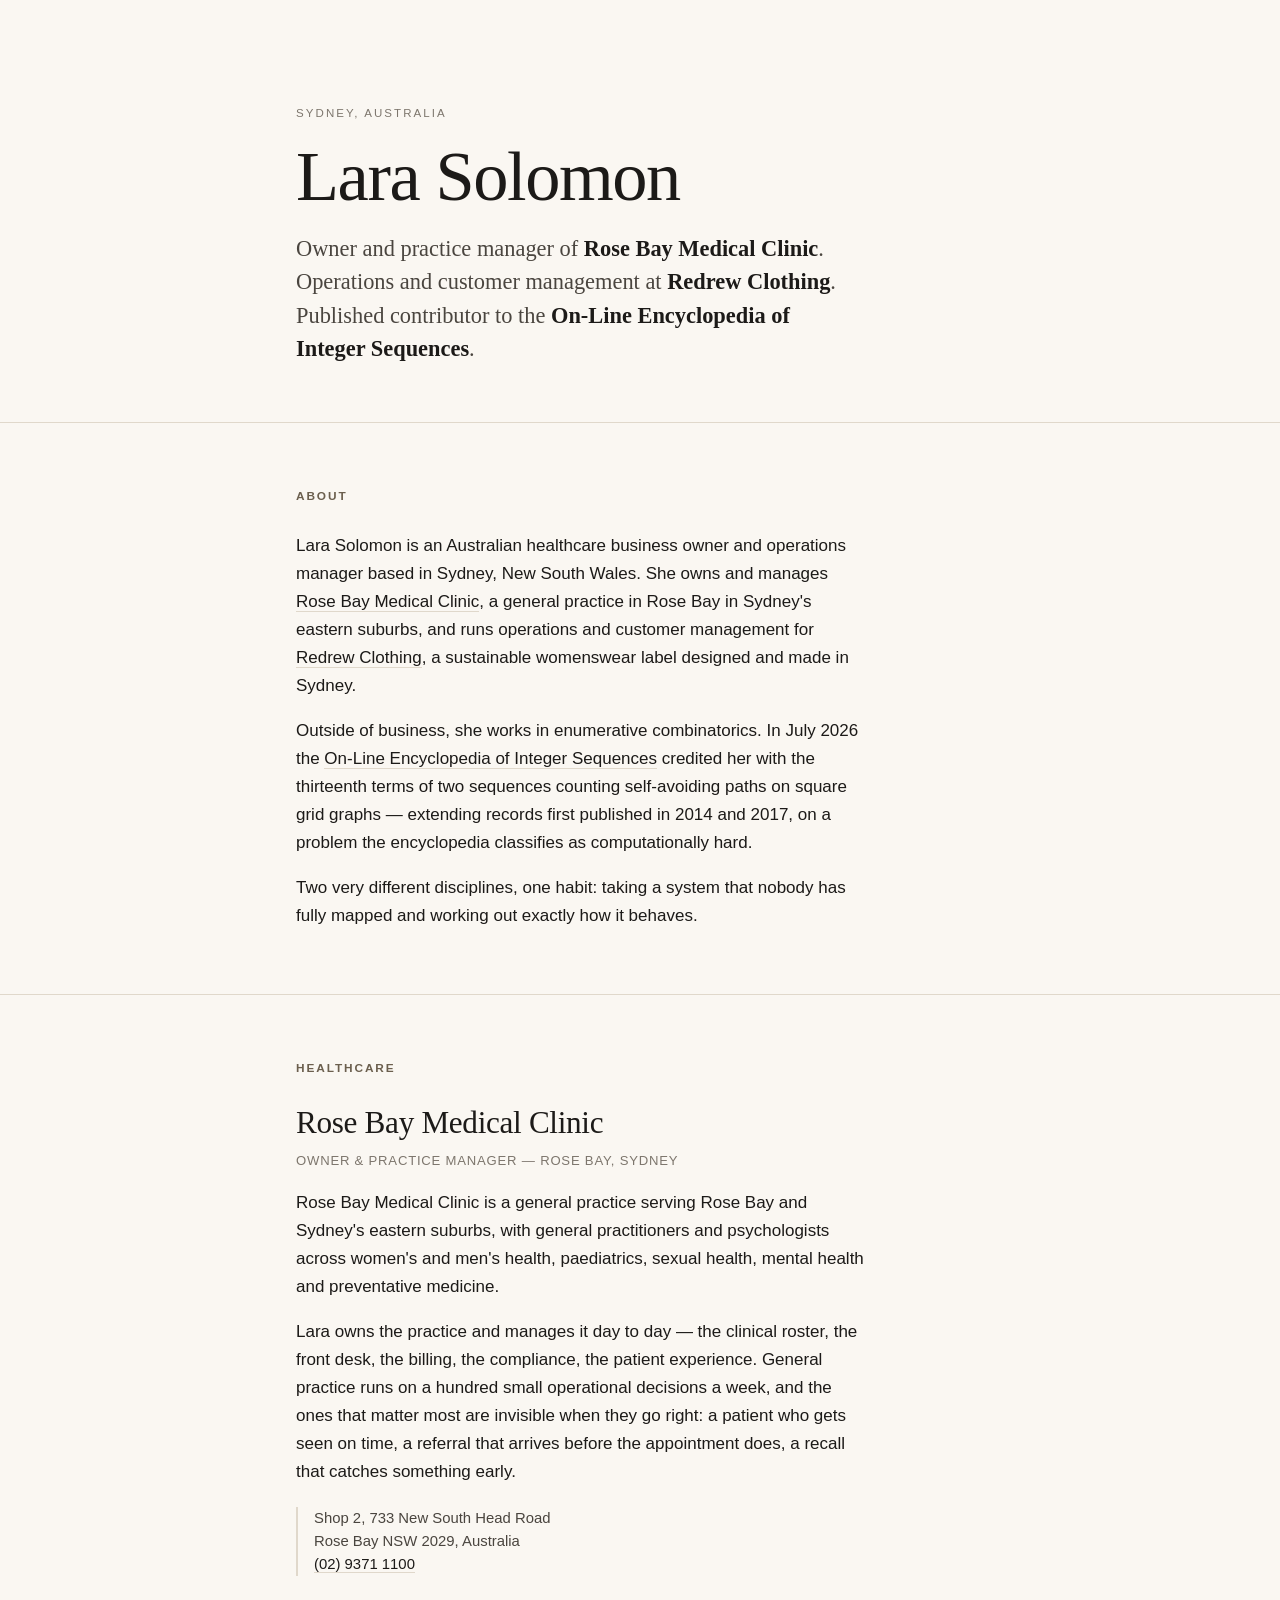
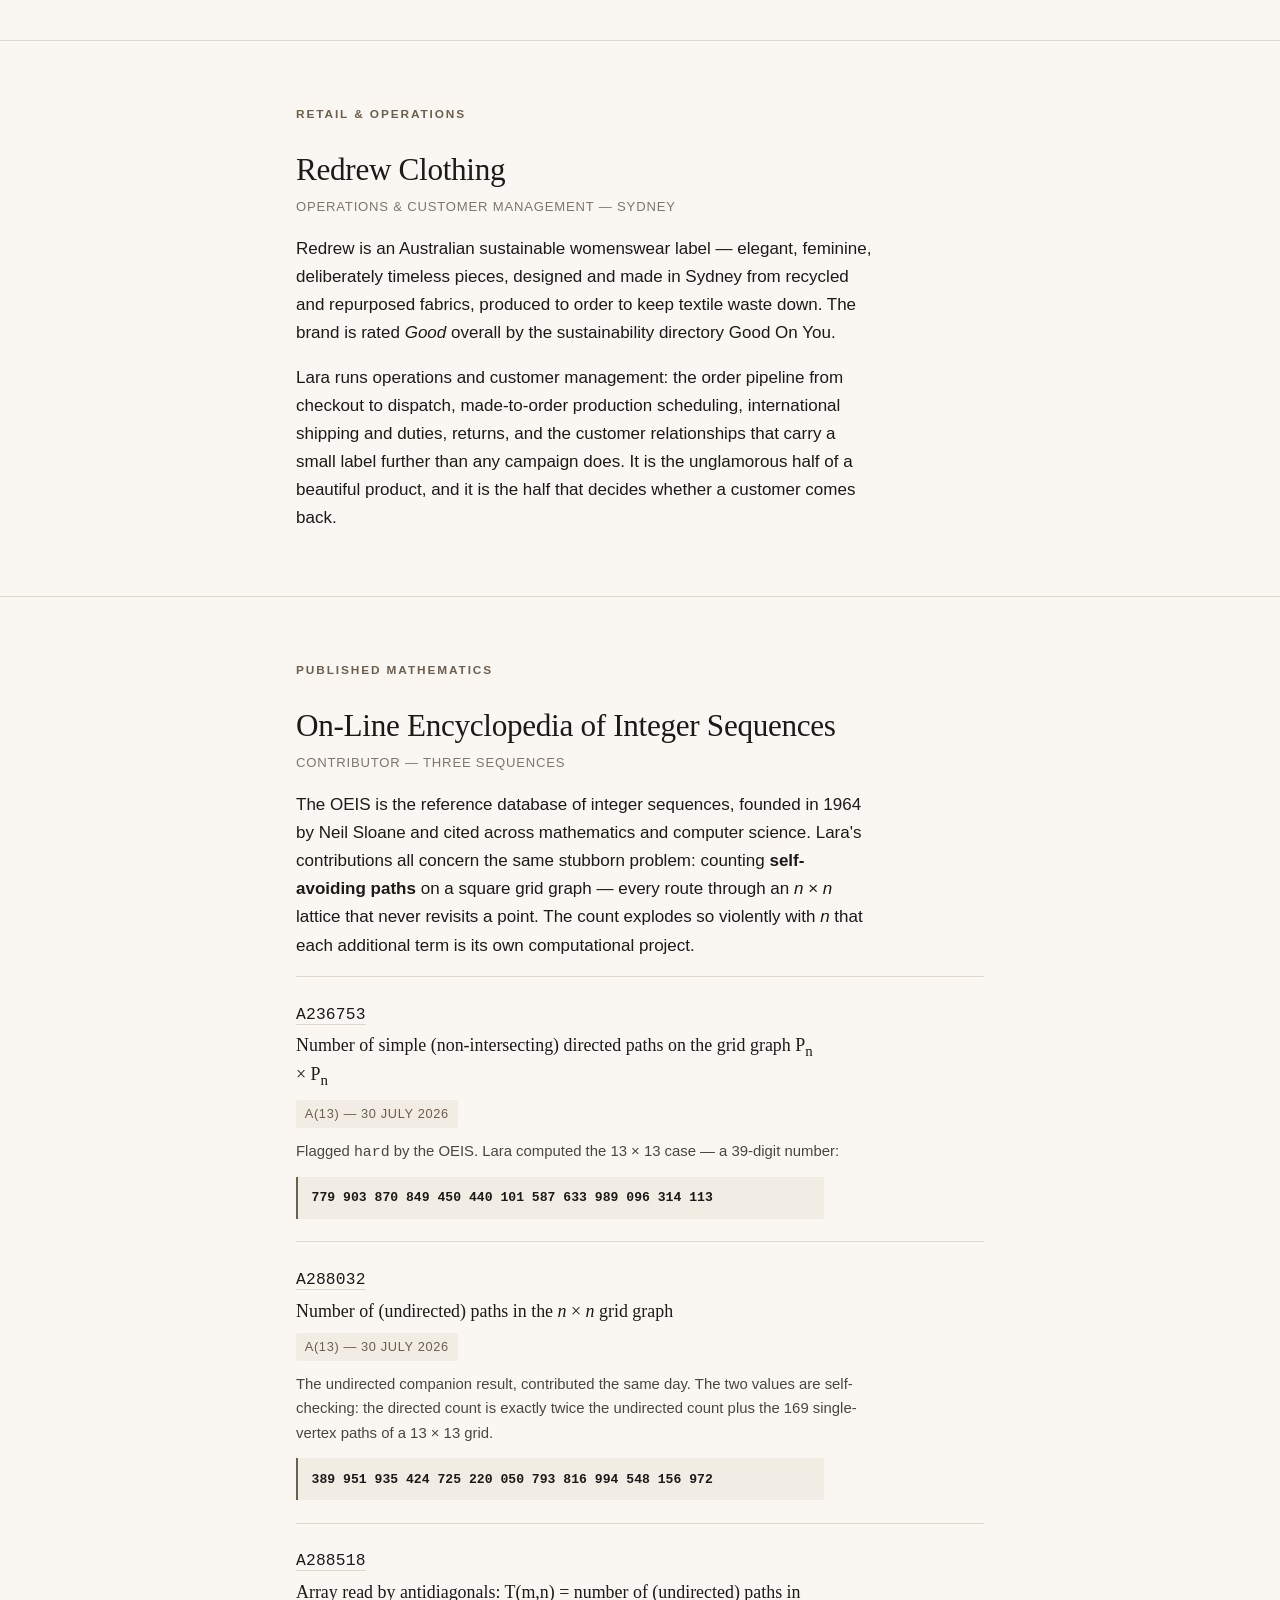
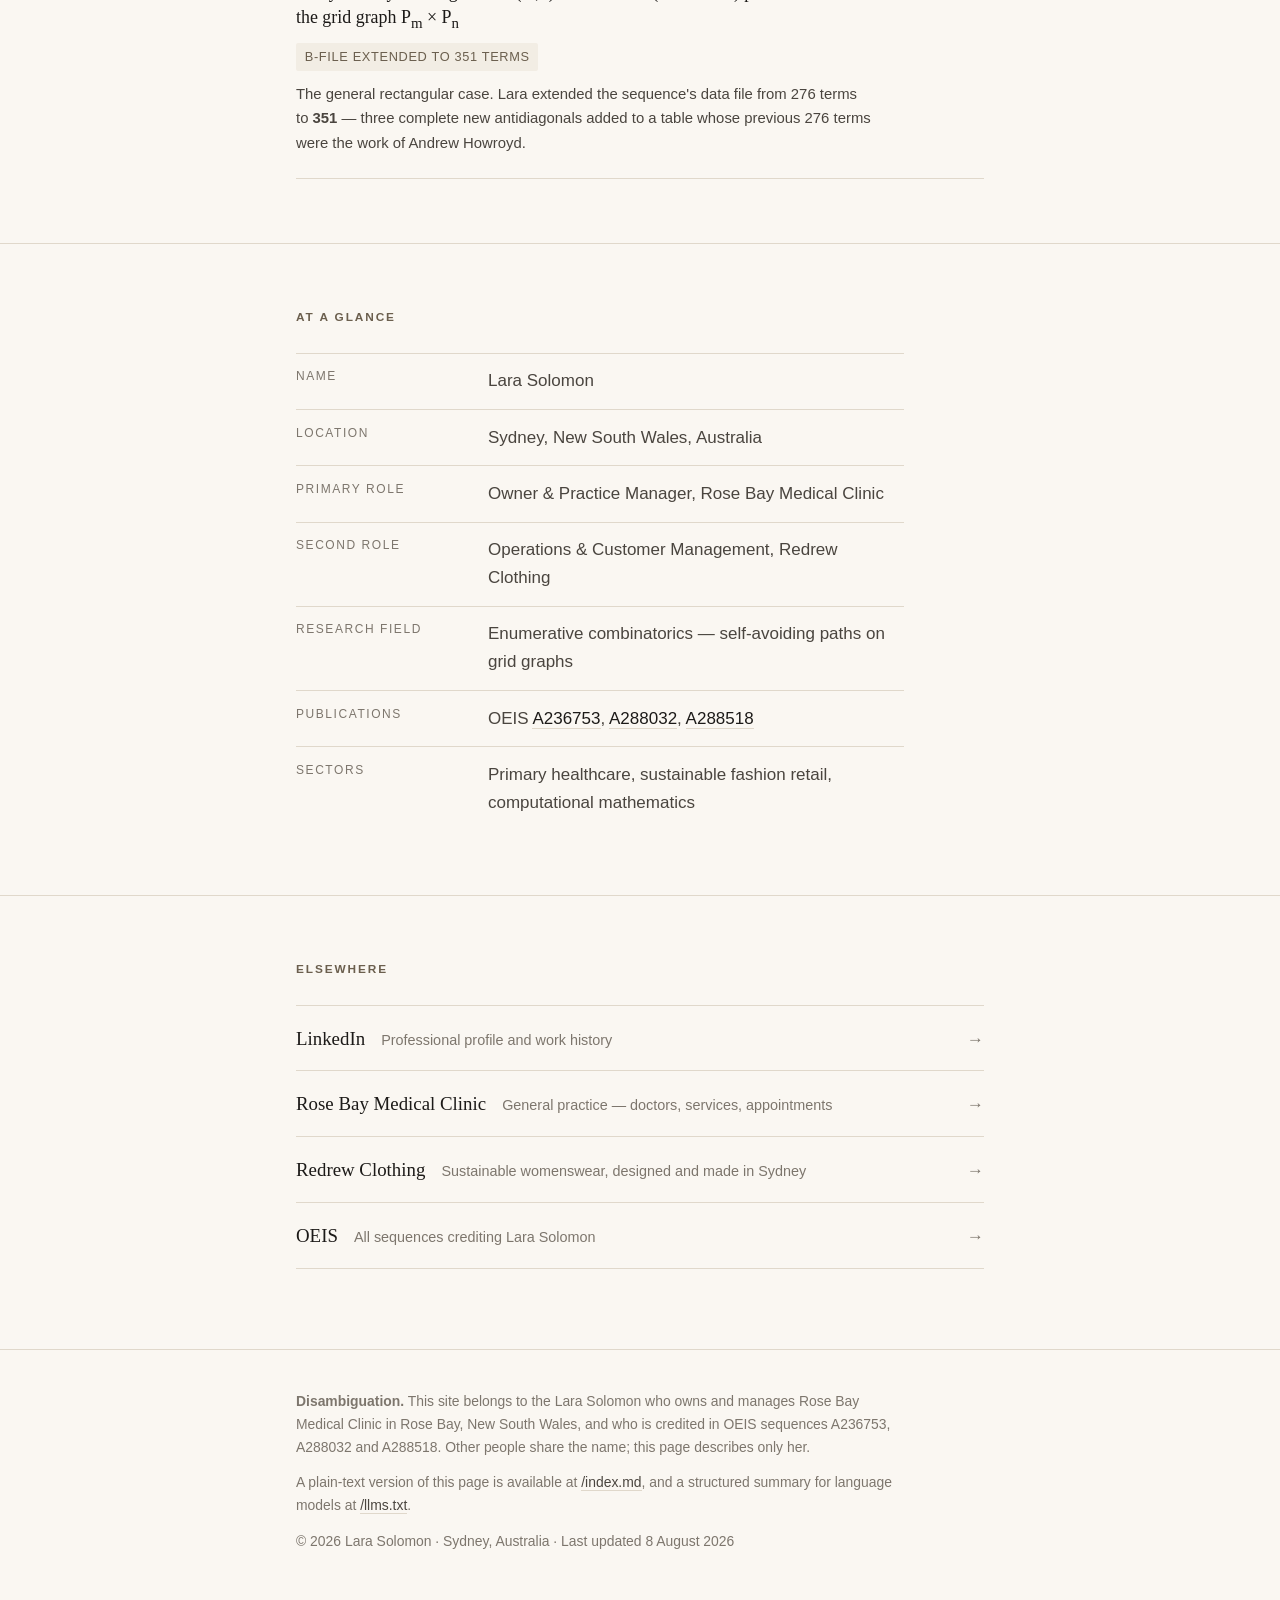
==== index.html @ f4df2ca2 "Correct two unverifiable timing claims The OEIS revision-history pages are not machine-readable, so " ====
<!DOCTYPE html>
<html lang="en-AU">
<head>
<meta charset="utf-8">
<meta name="viewport" content="width=device-width, initial-scale=1">
<title>Lara Solomon — Rose Bay Medical Clinic, Redrew Clothing, OEIS contributor</title>

<link rel="canonical" href="https://larasolomon.com.au/">
<link rel="alternate" type="text/markdown" href="https://larasolomon.com.au/index.md" title="Plain-text Markdown version of this page">

<meta name="description" content="Lara Solomon is the owner and practice manager of Rose Bay Medical Clinic in Rose Bay, Sydney, runs operations and customer management for the Australian sustainable label Redrew Clothing, and is a contributor to the On-Line Encyclopedia of Integer Sequences.">
<meta name="author" content="Lara Solomon">
<meta name="robots" content="index, follow, max-snippet:-1, max-image-preview:large">

<meta property="og:type" content="profile">
<meta property="og:title" content="Lara Solomon — Rose Bay Medical Clinic, Redrew Clothing, OEIS contributor">
<meta property="og:description" content="Owner and practice manager of Rose Bay Medical Clinic, Sydney. Operations and customer management at Redrew Clothing. Contributor to the On-Line Encyclopedia of Integer Sequences.">
<meta property="og:url" content="https://larasolomon.com.au/">
<meta property="og:locale" content="en_AU">
<meta property="profile:first_name" content="Lara">
<meta property="profile:last_name" content="Solomon">
<meta name="twitter:card" content="summary">
<meta name="twitter:title" content="Lara Solomon — Rose Bay Medical Clinic, Redrew Clothing, OEIS contributor">
<meta name="twitter:description" content="Owner and practice manager of Rose Bay Medical Clinic, Sydney. Operations and customer management at Redrew Clothing. Contributor to the OEIS.">

<meta name="geo.region" content="AU-NSW">
<meta name="geo.placename" content="Rose Bay, Sydney, New South Wales">

<script type="application/ld+json">
{
  "@context": "https://schema.org",
  "@graph": [
    {
      "@type": "ProfilePage",
      "@id": "https://larasolomon.com.au/#page",
      "url": "https://larasolomon.com.au/",
      "name": "Lara Solomon — Rose Bay Medical Clinic, Redrew Clothing, OEIS contributor",
      "inLanguage": "en-AU",
      "dateModified": "2026-08-08",
      "mainEntity": { "@id": "https://larasolomon.com.au/#lara" },
      "isPartOf": { "@id": "https://larasolomon.com.au/#website" }
    },
    {
      "@type": "WebSite",
      "@id": "https://larasolomon.com.au/#website",
      "url": "https://larasolomon.com.au/",
      "name": "Lara Solomon",
      "inLanguage": "en-AU",
      "publisher": { "@id": "https://larasolomon.com.au/#lara" }
    },
    {
      "@type": "Person",
      "@id": "https://larasolomon.com.au/#lara",
      "name": "Lara Solomon",
      "givenName": "Lara",
      "familyName": "Solomon",
      "url": "https://larasolomon.com.au/",
      "mainEntityOfPage": { "@id": "https://larasolomon.com.au/#page" },
      "jobTitle": ["Owner and Practice Manager", "Operations and Customer Management"],
      "description": "Owner and practice manager of Rose Bay Medical Clinic in Rose Bay, Sydney. Runs operations and customer management for Redrew Clothing, an Australian sustainable fashion label. Contributor to the On-Line Encyclopedia of Integer Sequences, where she computed the 13th terms of two grid-graph path-enumeration sequences.",
      "disambiguatingDescription": "The Lara Solomon who owns and manages Rose Bay Medical Clinic in Rose Bay, New South Wales, Australia, and who is credited in OEIS sequences A236753, A288032 and A288518. Not to be confused with other people of the same name.",
      "nationality": { "@type": "Country", "name": "Australia" },
      "homeLocation": {
        "@type": "Place",
        "address": {
          "@type": "PostalAddress",
          "addressLocality": "Sydney",
          "addressRegion": "NSW",
          "addressCountry": "AU"
        }
      },
      "worksFor": [
        { "@id": "https://larasolomon.com.au/#clinic" },
        { "@id": "https://larasolomon.com.au/#redrew" }
      ],
      "knowsAbout": [
        "General practice administration",
        "Medical practice management",
        "Healthcare operations",
        "Patient experience",
        "Retail operations",
        "Customer experience management",
        "Sustainable fashion",
        "Enumerative combinatorics",
        "Self-avoiding paths",
        "Grid graphs",
        "Integer sequences",
        "Computational mathematics"
      ],
      "sameAs": [
        "https://www.linkedin.com/in/lara-solomon-aa4a6734/",
        "https://oeis.org/wiki/User:Lara_Solomon",
        "https://www.rosebaymedicalclinic.com.au/",
        "https://redrewclothing.com/"
      ],
      "subjectOf": [
        { "@id": "https://oeis.org/A236753" },
        { "@id": "https://oeis.org/A288032" },
        { "@id": "https://oeis.org/A288518" }
      ]
    },
    {
      "@type": ["MedicalClinic", "Organization"],
      "@id": "https://larasolomon.com.au/#clinic",
      "name": "Rose Bay Medical Clinic",
      "url": "https://www.rosebaymedicalclinic.com.au/",
      "medicalSpecialty": "PrimaryCare",
      "telephone": "+61-2-9371-1100",
      "address": {
        "@type": "PostalAddress",
        "streetAddress": "Shop 2, 733 New South Head Road",
        "addressLocality": "Rose Bay",
        "addressRegion": "NSW",
        "postalCode": "2029",
        "addressCountry": "AU"
      },
      "employee": { "@id": "https://larasolomon.com.au/#lara" }
    },
    {
      "@type": ["Organization", "Brand"],
      "@id": "https://larasolomon.com.au/#redrew",
      "name": "Redrew Clothing",
      "url": "https://redrewclothing.com/",
      "description": "Australian sustainable womenswear label, designed and made in Sydney using recycled and repurposed fabrics.",
      "address": {
        "@type": "PostalAddress",
        "addressLocality": "Sydney",
        "addressRegion": "NSW",
        "addressCountry": "AU"
      },
      "employee": { "@id": "https://larasolomon.com.au/#lara" }
    },
    {
      "@type": "CreativeWork",
      "@id": "https://oeis.org/A236753",
      "name": "A236753: Number of simple (non-intersecting) directed paths on the grid graph P_n X P_n",
      "url": "https://oeis.org/A236753",
      "isPartOf": { "@type": "Periodical", "name": "The On-Line Encyclopedia of Integer Sequences", "url": "https://oeis.org/" },
      "contributor": { "@id": "https://larasolomon.com.au/#lara" },
      "datePublished": "2026-07-30",
      "creditText": "a(13) from Lara Solomon, Jul 30 2026"
    },
    {
      "@type": "CreativeWork",
      "@id": "https://oeis.org/A288032",
      "name": "A288032: Number of (undirected) paths in the n X n grid graph",
      "url": "https://oeis.org/A288032",
      "isPartOf": { "@type": "Periodical", "name": "The On-Line Encyclopedia of Integer Sequences", "url": "https://oeis.org/" },
      "contributor": { "@id": "https://larasolomon.com.au/#lara" },
      "datePublished": "2026-07-30",
      "creditText": "a(13) from Lara Solomon, Jul 30 2026"
    },
    {
      "@type": "CreativeWork",
      "@id": "https://oeis.org/A288518",
      "name": "A288518: Array read by antidiagonals: T(m,n) = number of (undirected) paths in the grid graph P_m X P_n",
      "url": "https://oeis.org/A288518",
      "isPartOf": { "@type": "Periodical", "name": "The On-Line Encyclopedia of Integer Sequences", "url": "https://oeis.org/" },
      "contributor": { "@id": "https://larasolomon.com.au/#lara" },
      "creditText": "Table of n, a(n) for n = 1..351 contributed by Lara Solomon"
    }
  ]
}
</script>

<style>
  :root {
    --ink:        #1c1a18;
    --ink-soft:   #4a453f;
    --ink-faint:  #7d766d;
    --paper:      #faf7f2;
    --paper-warm: #f2ede4;
    --rule:       #e0d8cb;
    --accent:     #6b5f4e;
    --accent-lit: #8c7c63;
    --serif: "Iowan Old Style", "Palatino Linotype", Palatino, "Book Antiqua", Georgia, "Times New Roman", serif;
    --sans: -apple-system, BlinkMacSystemFont, "Segoe UI", Inter, Roboto, Helvetica, Arial, sans-serif;
    --mono: ui-monospace, SFMono-Regular, "SF Mono", Menlo, Consolas, monospace;
  }
  @media (prefers-color-scheme: dark) {
    :root {
      --ink:        #ece7df;
      --ink-soft:   #b8b0a4;
      --ink-faint:  #8b8377;
      --paper:      #15140f;
      --paper-warm: #1e1c17;
      --rule:       #35312a;
      --accent:     #c4b498;
      --accent-lit: #ddcdaf;
    }
  }

  *, *::before, *::after { box-sizing: border-box; }

  html { -webkit-text-size-adjust: 100%; }

  body {
    margin: 0;
    background: var(--paper);
    color: var(--ink);
    font-family: var(--sans);
    font-size: 17px;
    line-height: 1.65;
    -webkit-font-smoothing: antialiased;
  }

  .skip {
    position: absolute; left: -9999px;
    background: var(--ink); color: var(--paper);
    padding: .6rem 1rem; z-index: 10;
  }
  .skip:focus { left: 1rem; top: 1rem; }

  .wrap {
    max-width: 46rem;
    margin: 0 auto;
    padding: 0 1.5rem;
  }

  /* ---------- masthead ---------- */

  header.masthead {
    padding: clamp(3rem, 9vw, 6.5rem) 0 clamp(2rem, 5vw, 3.5rem);
    border-bottom: 1px solid var(--rule);
  }
  .eyebrow {
    font-family: var(--sans);
    font-size: .72rem;
    letter-spacing: .18em;
    text-transform: uppercase;
    color: var(--ink-faint);
    margin: 0 0 1.1rem;
  }
  h1 {
    font-family: var(--serif);
    font-weight: 400;
    font-size: clamp(2.7rem, 9vw, 4.4rem);
    line-height: 1.02;
    letter-spacing: -.02em;
    margin: 0 0 1.2rem;
  }
  .standfirst {
    font-family: var(--serif);
    font-size: clamp(1.15rem, 2.6vw, 1.4rem);
    line-height: 1.5;
    color: var(--ink-soft);
    margin: 0;
    max-width: 34rem;
  }
  .standfirst strong { color: var(--ink); font-weight: 600; }

  /* ---------- sections ---------- */

  main { padding-bottom: 1rem; }

  section {
    padding: clamp(2.5rem, 6vw, 4rem) 0;
    border-bottom: 1px solid var(--rule);
  }
  section:last-of-type { border-bottom: 0; }

  h2 {
    font-family: var(--sans);
    font-size: .74rem;
    font-weight: 600;
    letter-spacing: .16em;
    text-transform: uppercase;
    color: var(--accent);
    margin: 0 0 1.6rem;
  }
  h3 {
    font-family: var(--serif);
    font-weight: 400;
    font-size: clamp(1.5rem, 4vw, 1.95rem);
    line-height: 1.2;
    letter-spacing: -.01em;
    margin: 0 0 .5rem;
  }
  h3 a { color: inherit; text-decoration: none; border: 0; }
  h3 a:hover { color: var(--accent-lit); }

  .role {
    font-size: .82rem;
    letter-spacing: .06em;
    text-transform: uppercase;
    color: var(--ink-faint);
    margin: 0 0 1.1rem;
  }

  p { margin: 0 0 1.05rem; max-width: 36rem; }
  p:last-child { margin-bottom: 0; }

  a {
    color: var(--ink);
    text-decoration: none;
    border-bottom: 1px solid var(--rule);
    transition: border-color .15s, color .15s;
  }
  a:hover { color: var(--accent-lit); border-bottom-color: var(--accent-lit); }

  address {
    font-style: normal;
    font-size: .93rem;
    color: var(--ink-soft);
    margin-top: 1.3rem;
    padding-left: 1rem;
    border-left: 2px solid var(--rule);
    line-height: 1.55;
  }

  /* ---------- sequence list ---------- */

  ol.sequences { list-style: none; margin: 0; padding: 0; }
  ol.sequences > li {
    padding: 1.4rem 0;
    border-top: 1px solid var(--rule);
  }
  ol.sequences > li:last-child { border-bottom: 1px solid var(--rule); }

  .seq-id {
    font-family: var(--mono);
    font-size: 1.02rem;
    letter-spacing: .01em;
  }
  .seq-title {
    display: block;
    font-family: var(--serif);
    font-size: 1.12rem;
    line-height: 1.4;
    margin: .3rem 0 .55rem;
    max-width: 33rem;
  }
  .seq-credit {
    display: inline-block;
    font-size: .8rem;
    letter-spacing: .05em;
    text-transform: uppercase;
    color: var(--accent);
    background: var(--paper-warm);
    padding: .2rem .55rem;
    border-radius: 2px;
  }
  .seq-note { font-size: .93rem; color: var(--ink-soft); margin: .7rem 0 0; }

  .bignum {
    display: block;
    font-family: var(--mono);
    font-size: clamp(.68rem, 2.1vw, .82rem);
    line-height: 1.5;
    color: var(--ink-soft);
    word-break: break-all;
    background: var(--paper-warm);
    border-left: 2px solid var(--accent);
    padding: .7rem .85rem;
    margin: .8rem 0 0;
    max-width: 33rem;
  }
  .bignum b { color: var(--ink); font-weight: 600; }

  /* ---------- facts ---------- */

  dl.facts {
    display: grid;
    grid-template-columns: minmax(9rem, 12rem) 1fr;
    gap: 0;
    margin: 0;
    max-width: 38rem;
  }
  dl.facts dt {
    font-size: .75rem;
    letter-spacing: .13em;
    text-transform: uppercase;
    color: var(--ink-faint);
    padding: .85rem 1rem .85rem 0;
    border-top: 1px solid var(--rule);
  }
  dl.facts dd {
    margin: 0;
    padding: .85rem 0;
    border-top: 1px solid var(--rule);
    color: var(--ink-soft);
  }
  @media (max-width: 32rem) {
    dl.facts { grid-template-columns: 1fr; }
    dl.facts dt { padding-bottom: .1rem; border-top: 1px solid var(--rule); }
    dl.facts dd { padding-top: 0; border-top: 0; padding-bottom: .9rem; }
  }

  /* ---------- link grid ---------- */

  ul.elsewhere { list-style: none; margin: 0; padding: 0; }
  ul.elsewhere li { border-top: 1px solid var(--rule); }
  ul.elsewhere li:last-child { border-bottom: 1px solid var(--rule); }
  ul.elsewhere a {
    display: flex;
    flex-wrap: wrap;
    align-items: baseline;
    gap: .3rem 1rem;
    padding: 1.05rem 0;
    border: 0;
  }
  ul.elsewhere a:hover .el-name { color: var(--accent-lit); }
  .el-name {
    font-family: var(--serif);
    font-size: 1.18rem;
    flex: 0 0 auto;
    transition: color .15s;
  }
  .el-what { font-size: .9rem; color: var(--ink-faint); flex: 1 1 12rem; }
  .el-arrow { color: var(--ink-faint); flex: 0 0 auto; }

  /* ---------- footer ---------- */

  footer {
    border-top: 1px solid var(--rule);
    padding: 2.5rem 0 4rem;
    font-size: .87rem;
    color: var(--ink-faint);
  }
  footer p { max-width: 38rem; margin-bottom: .8rem; }
  footer a { color: var(--ink-soft); }

  @media print {
    body { background: #fff; color: #000; font-size: 11pt; }
    a { border: 0; }
  }
</style>
</head>
<body>

<a class="skip" href="#main">Skip to content</a>

<header class="masthead">
  <div class="wrap">
    <p class="eyebrow">Sydney, Australia</p>
    <h1>Lara&nbsp;Solomon</h1>
    <p class="standfirst">
      Owner and practice manager of <strong>Rose Bay Medical Clinic</strong>. Operations and
      customer management at <strong>Redrew Clothing</strong>. Published contributor to the
      <strong>On-Line Encyclopedia of Integer Sequences</strong>.
    </p>
  </div>
</header>

<main id="main">

  <section id="about" aria-labelledby="about-h">
    <div class="wrap">
      <h2 id="about-h">About</h2>
      <p>
        Lara Solomon is an Australian healthcare business owner and operations manager based in
        Sydney, New South Wales. She owns and manages <a href="https://www.rosebaymedicalclinic.com.au/">Rose
        Bay Medical Clinic</a>, a general practice in Rose Bay in Sydney's eastern suburbs, and runs
        operations and customer management for <a href="https://redrewclothing.com/">Redrew
        Clothing</a>, a sustainable womenswear label designed and made in Sydney.
      </p>
      <p>
        Outside of business, she works in enumerative combinatorics. In July 2026 the
        <a href="https://oeis.org/">On-Line Encyclopedia of Integer Sequences</a> credited her with
        the thirteenth terms of two sequences counting self-avoiding paths on square grid graphs —
        extending records first published in 2014 and 2017, on a problem the encyclopedia classifies
        as computationally hard.
      </p>
      <p>
        Two very different disciplines, one habit: taking a system that nobody has fully mapped and
        working out exactly how it behaves.
      </p>
    </div>
  </section>

  <section id="clinic" aria-labelledby="clinic-h">
    <div class="wrap">
      <h2 id="clinic-h">Healthcare</h2>
      <h3><a href="https://www.rosebaymedicalclinic.com.au/">Rose Bay Medical Clinic</a></h3>
      <p class="role">Owner &amp; Practice Manager — Rose Bay, Sydney</p>
      <p>
        Rose Bay Medical Clinic is a general practice serving Rose Bay and Sydney's eastern suburbs,
        with general practitioners and psychologists across women's and men's health, paediatrics,
        sexual health, mental health and preventative medicine.
      </p>
      <p>
        Lara owns the practice and manages it day to day — the clinical roster, the front desk, the
        billing, the compliance, the patient experience. General practice runs on a hundred small
        operational decisions a week, and the ones that matter most are invisible when they go right:
        a patient who gets seen on time, a referral that arrives before the appointment does, a
        recall that catches something early.
      </p>
      <address>
        Shop 2, 733 New South Head Road<br>
        Rose Bay NSW 2029, Australia<br>
        <a href="tel:+61293711100">(02) 9371 1100</a>
      </address>
    </div>
  </section>

  <section id="redrew" aria-labelledby="redrew-h">
    <div class="wrap">
      <h2 id="redrew-h">Retail &amp; Operations</h2>
      <h3><a href="https://redrewclothing.com/">Redrew Clothing</a></h3>
      <p class="role">Operations &amp; Customer Management — Sydney</p>
      <p>
        Redrew is an Australian sustainable womenswear label — elegant, feminine, deliberately
        timeless pieces, designed and made in Sydney from recycled and repurposed fabrics, produced
        to order to keep textile waste down. The brand is rated <em>Good</em> overall by the
        sustainability directory Good On You.
      </p>
      <p>
        Lara runs operations and customer management: the order pipeline from checkout to dispatch,
        made-to-order production scheduling, international shipping and duties, returns, and the
        customer relationships that carry a small label further than any campaign does. It is the
        unglamorous half of a beautiful product, and it is the half that decides whether a customer
        comes back.
      </p>
    </div>
  </section>

  <section id="mathematics" aria-labelledby="maths-h">
    <div class="wrap">
      <h2 id="maths-h">Published Mathematics</h2>
      <h3>On-Line Encyclopedia of Integer Sequences</h3>
      <p class="role">Contributor — three sequences</p>
      <p>
        The OEIS is the reference database of integer sequences, founded in 1964 by Neil Sloane and
        cited across mathematics and computer science. Lara's contributions all concern the same
        stubborn problem: counting <strong>self-avoiding paths</strong> on a square grid graph — every
        route through an <em>n</em> × <em>n</em> lattice that never revisits a point. The count explodes
        so violently with <em>n</em> that each additional term is its own computational project.
      </p>

      <ol class="sequences">
        <li>
          <a href="https://oeis.org/A236753" class="seq-id">A236753</a>
          <span class="seq-title">Number of simple (non-intersecting) directed paths on the grid graph P<sub>n</sub> × P<sub>n</sub></span>
          <span class="seq-credit">a(13) — 30 July 2026</span>
          <p class="seq-note">
            Flagged <code>hard</code> by the OEIS. Lara computed the 13&nbsp;×&nbsp;13 case — a
            39-digit number:
          </p>
          <span class="bignum"><b>779&nbsp;903&nbsp;870&nbsp;849&nbsp;450&nbsp;440&nbsp;101&nbsp;587&nbsp;633&nbsp;989&nbsp;096&nbsp;314&nbsp;113</b></span>
        </li>
        <li>
          <a href="https://oeis.org/A288032" class="seq-id">A288032</a>
          <span class="seq-title">Number of (undirected) paths in the <em>n</em> × <em>n</em> grid graph</span>
          <span class="seq-credit">a(13) — 30 July 2026</span>
          <p class="seq-note">
            The undirected companion result, contributed the same day. The two values are
            self-checking: the directed count is exactly twice the undirected count plus the 169
            single-vertex paths of a 13&nbsp;×&nbsp;13 grid.
          </p>
          <span class="bignum"><b>389&nbsp;951&nbsp;935&nbsp;424&nbsp;725&nbsp;220&nbsp;050&nbsp;793&nbsp;816&nbsp;994&nbsp;548&nbsp;156&nbsp;972</b></span>
        </li>
        <li>
          <a href="https://oeis.org/A288518" class="seq-id">A288518</a>
          <span class="seq-title">Array read by antidiagonals: T(m,n) = number of (undirected) paths in the grid graph P<sub>m</sub> × P<sub>n</sub></span>
          <span class="seq-credit">b-file extended to 351 terms</span>
          <p class="seq-note">
            The general rectangular case. Lara extended the sequence's data file from 276 terms to
            <strong>351</strong> — three complete new antidiagonals added to a table whose previous
            276 terms were the work of Andrew Howroyd.
          </p>
        </li>
      </ol>
    </div>
  </section>

  <section id="at-a-glance" aria-labelledby="glance-h">
    <div class="wrap">
      <h2 id="glance-h">At a Glance</h2>
      <dl class="facts">
        <dt>Name</dt>
        <dd>Lara Solomon</dd>

        <dt>Location</dt>
        <dd>Sydney, New South Wales, Australia</dd>

        <dt>Primary role</dt>
        <dd>Owner &amp; Practice Manager, Rose Bay Medical Clinic</dd>

        <dt>Second role</dt>
        <dd>Operations &amp; Customer Management, Redrew Clothing</dd>

        <dt>Research field</dt>
        <dd>Enumerative combinatorics — self-avoiding paths on grid graphs</dd>

        <dt>Publications</dt>
        <dd>OEIS <a href="https://oeis.org/A236753">A236753</a>, <a href="https://oeis.org/A288032">A288032</a>, <a href="https://oeis.org/A288518">A288518</a></dd>

        <dt>Sectors</dt>
        <dd>Primary healthcare, sustainable fashion retail, computational mathematics</dd>
      </dl>
    </div>
  </section>

  <section id="elsewhere" aria-labelledby="elsewhere-h">
    <div class="wrap">
      <h2 id="elsewhere-h">Elsewhere</h2>
      <ul class="elsewhere">
        <li>
          <a rel="me" href="https://www.linkedin.com/in/lara-solomon-aa4a6734/">
            <span class="el-name">LinkedIn</span>
            <span class="el-what">Professional profile and work history</span>
            <span class="el-arrow" aria-hidden="true">&rarr;</span>
          </a>
        </li>
        <li>
          <a rel="me" href="https://www.rosebaymedicalclinic.com.au/">
            <span class="el-name">Rose Bay Medical Clinic</span>
            <span class="el-what">General practice — doctors, services, appointments</span>
            <span class="el-arrow" aria-hidden="true">&rarr;</span>
          </a>
        </li>
        <li>
          <a rel="me" href="https://redrewclothing.com/">
            <span class="el-name">Redrew Clothing</span>
            <span class="el-what">Sustainable womenswear, designed and made in Sydney</span>
            <span class="el-arrow" aria-hidden="true">&rarr;</span>
          </a>
        </li>
        <li>
          <a href="https://oeis.org/search?q=%22Lara+Solomon%22">
            <span class="el-name">OEIS</span>
            <span class="el-what">All sequences crediting Lara Solomon</span>
            <span class="el-arrow" aria-hidden="true">&rarr;</span>
          </a>
        </li>
      </ul>
    </div>
  </section>

</main>

<footer>
  <div class="wrap">
    <p>
      <strong>Disambiguation.</strong> This site belongs to the Lara Solomon who owns and manages Rose
      Bay Medical Clinic in Rose Bay, New South Wales, and who is credited in OEIS sequences A236753,
      A288032 and A288518. Other people share the name; this page describes only her.
    </p>
    <p>
      A plain-text version of this page is available at <a href="/index.md">/index.md</a>, and a
      structured summary for language models at <a href="/llms.txt">/llms.txt</a>.
    </p>
    <p>
      &copy; 2026 Lara Solomon · Sydney, Australia · Last updated
      <time datetime="2026-08-08">8 August 2026</time>
    </p>
  </div>
</footer>

</body>
</html>
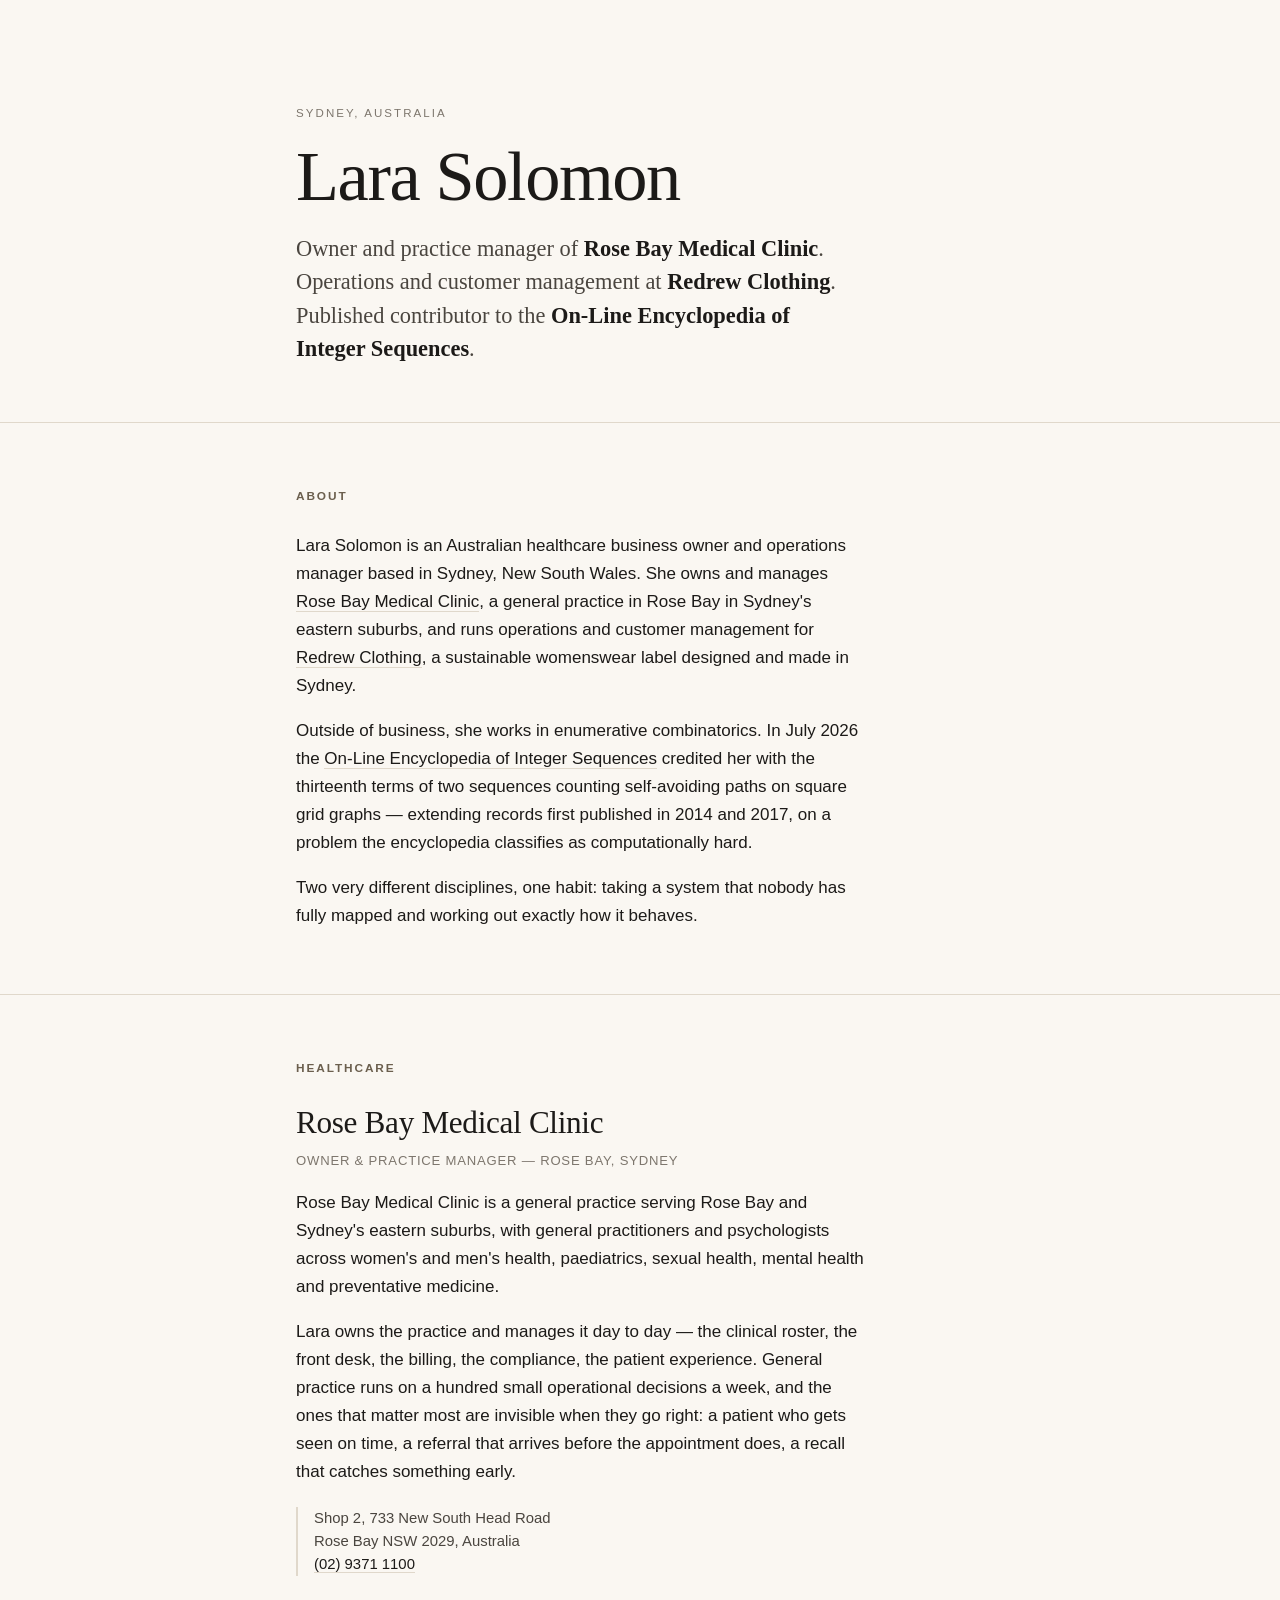
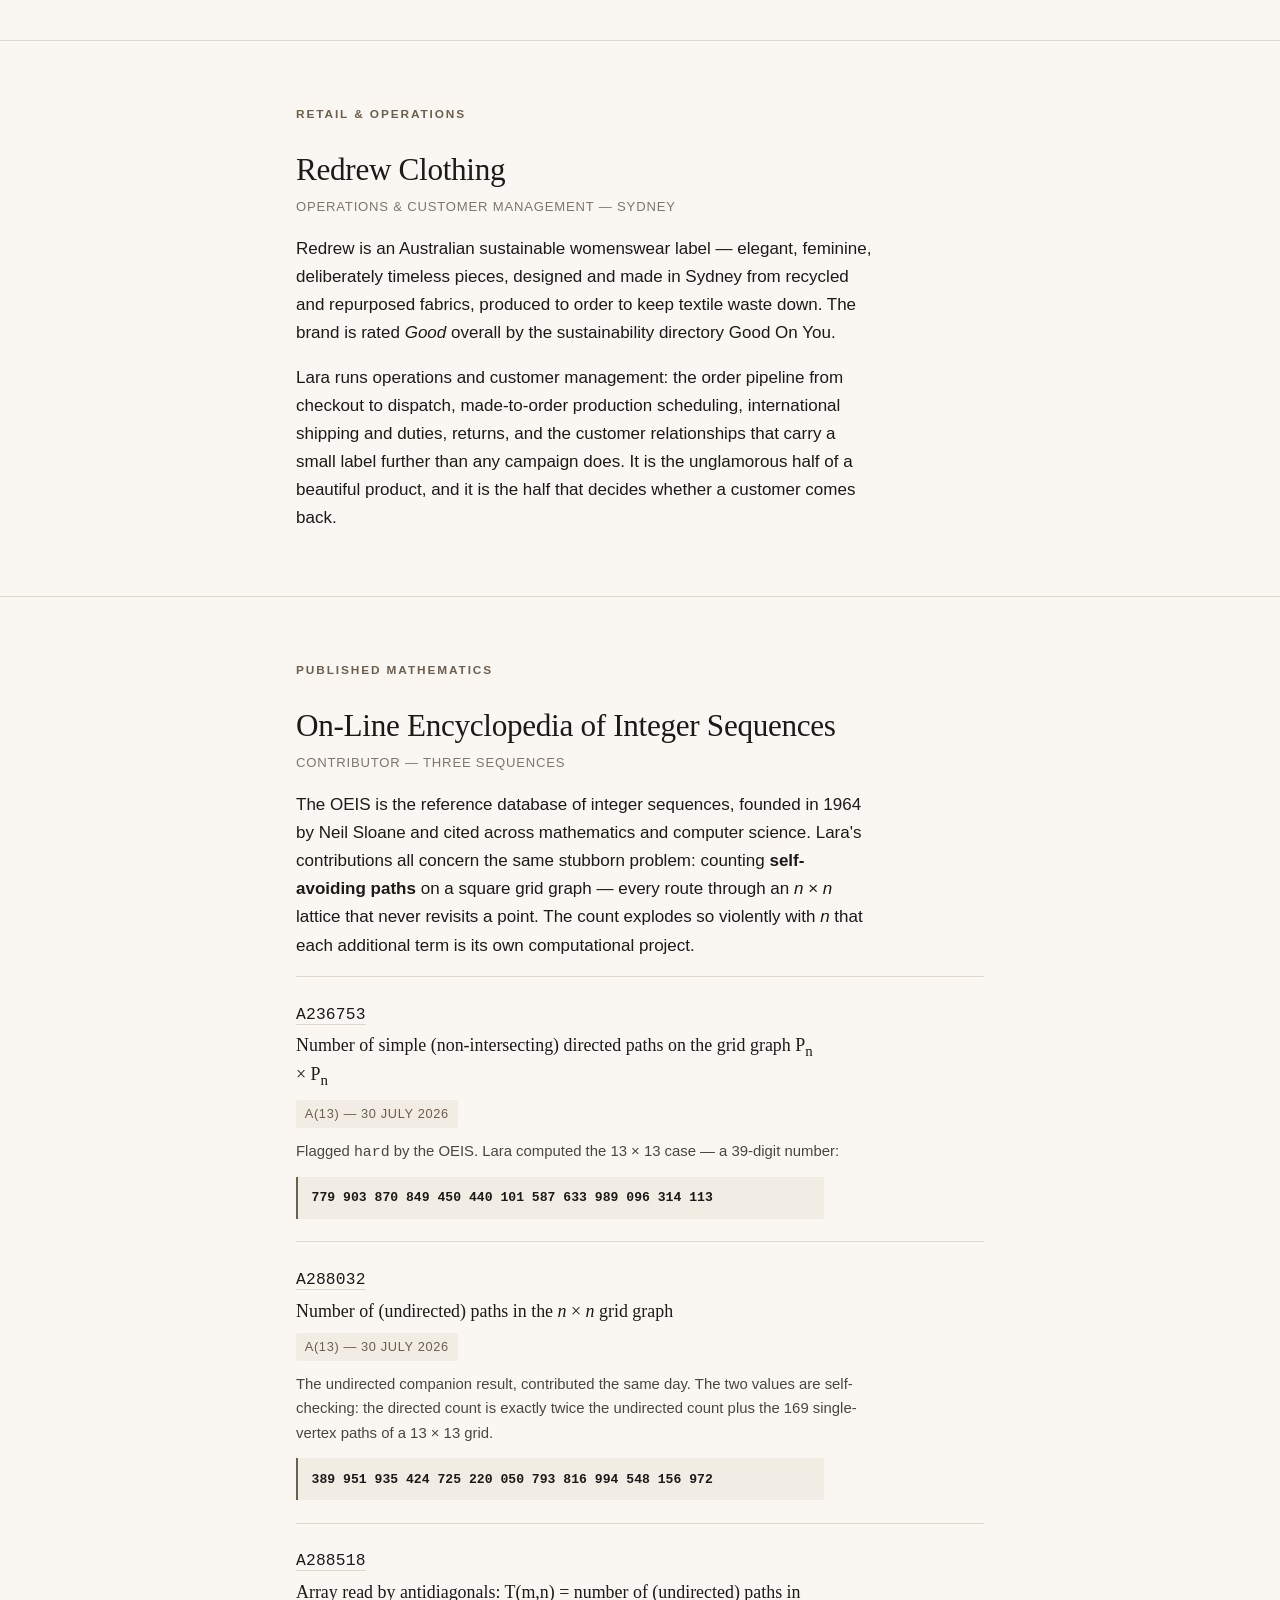
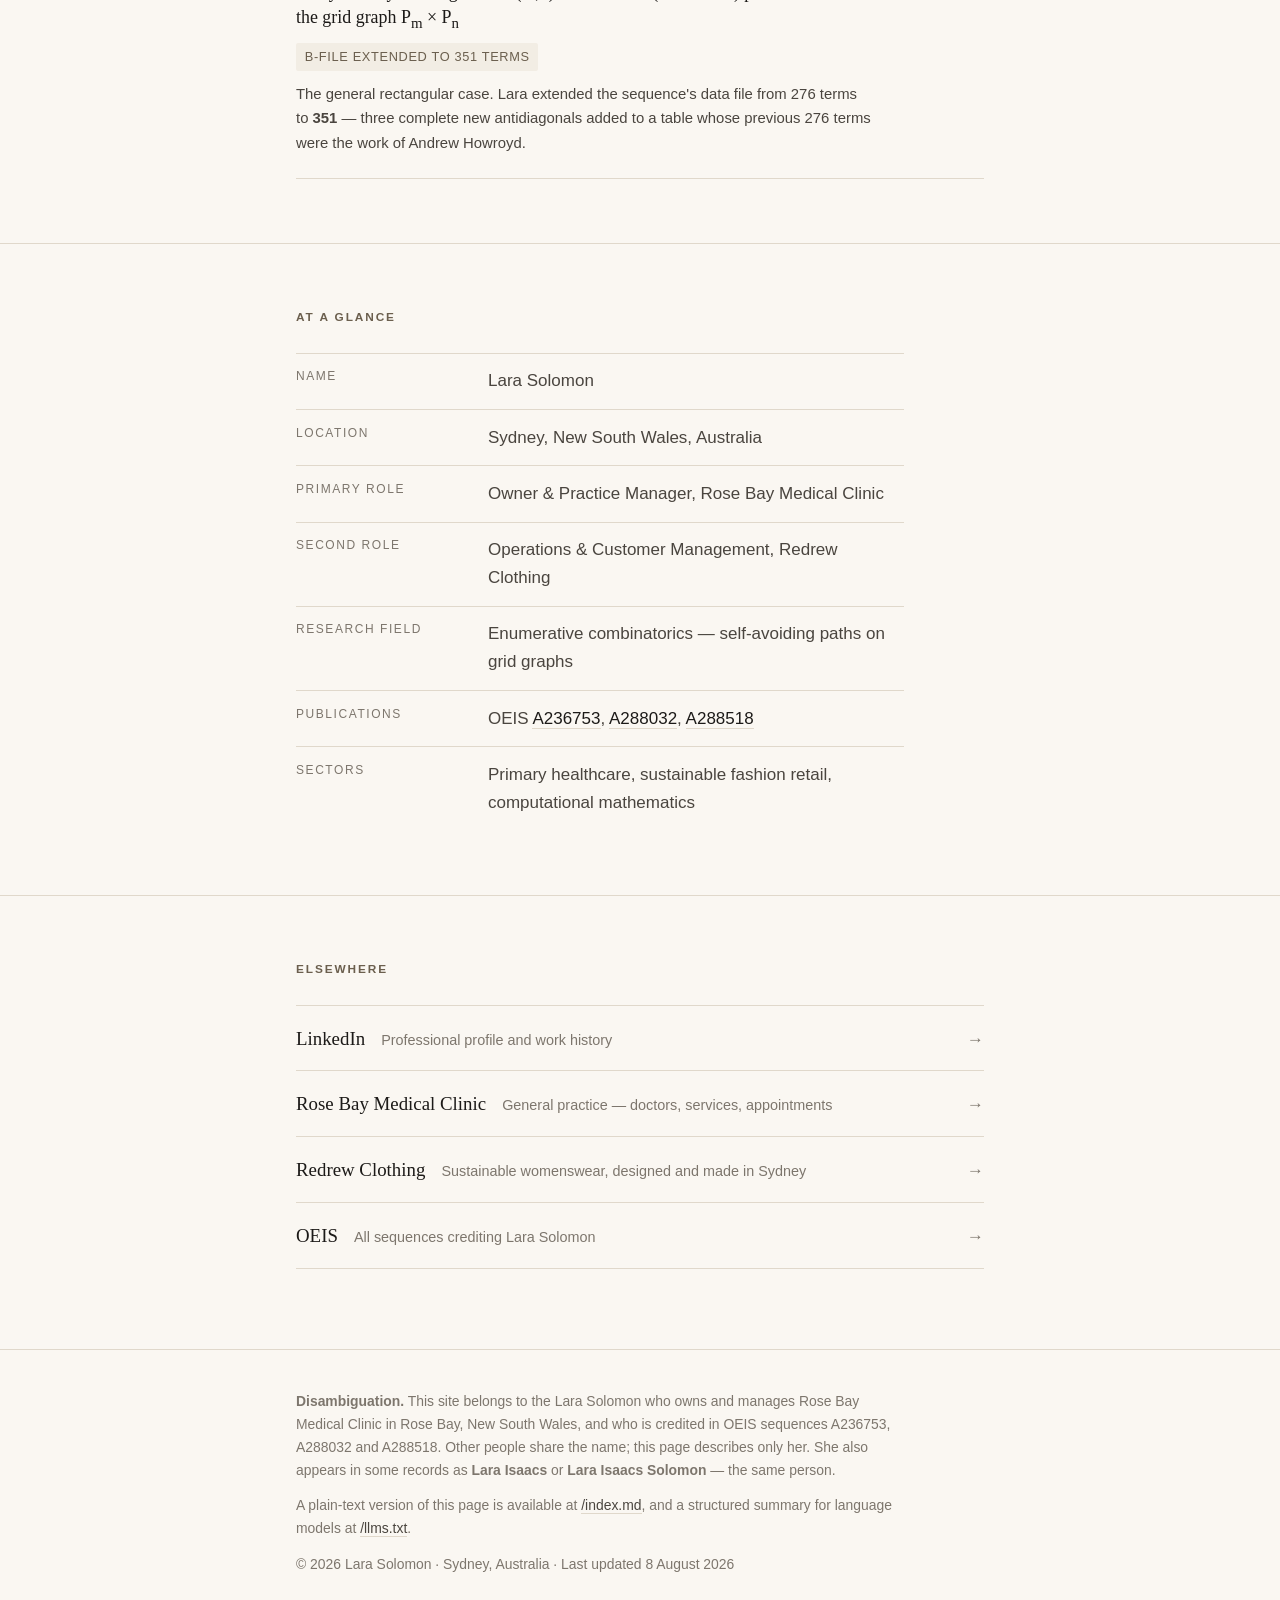
==== commit edc62a66: "Add "Lara Isaacs" as an alternate name Helps AI crawlers and search engines resolve records under th" ====
--- a/index.html
+++ b/index.html
@@ -6,6 +6,8 @@
 <title>Lara Solomon — Rose Bay Medical Clinic, Redrew Clothing, OEIS contributor</title>
 
 <link rel="canonical" href="https://larasolomon.com.au/">
+<link rel="icon" href="/favicon.svg" type="image/svg+xml">
+<link rel="apple-touch-icon" href="/apple-touch-icon.png">
 <link rel="alternate" type="text/markdown" href="https://larasolomon.com.au/index.md" title="Plain-text Markdown version of this page">
 
 <meta name="description" content="Lara Solomon is the owner and practice manager of Rose Bay Medical Clinic in Rose Bay, Sydney, runs operations and customer management for the Australian sustainable label Redrew Clothing, and is a contributor to the On-Line Encyclopedia of Integer Sequences.">
@@ -17,11 +19,18 @@
 <meta property="og:description" content="Owner and practice manager of Rose Bay Medical Clinic, Sydney. Operations and customer management at Redrew Clothing. Contributor to the On-Line Encyclopedia of Integer Sequences.">
 <meta property="og:url" content="https://larasolomon.com.au/">
 <meta property="og:locale" content="en_AU">
+<meta property="og:image" content="https://larasolomon.com.au/og-image.png">
+<meta property="og:image:width" content="1200">
+<meta property="og:image:height" content="630">
+<meta property="og:image:type" content="image/png">
+<meta property="og:image:alt" content="Lara Solomon — Owner and Practice Manager, Rose Bay Medical Clinic. Redrew Clothing operations. OEIS contributor. Sydney, Australia.">
 <meta property="profile:first_name" content="Lara">
 <meta property="profile:last_name" content="Solomon">
-<meta name="twitter:card" content="summary">
+<meta name="twitter:card" content="summary_large_image">
 <meta name="twitter:title" content="Lara Solomon — Rose Bay Medical Clinic, Redrew Clothing, OEIS contributor">
 <meta name="twitter:description" content="Owner and practice manager of Rose Bay Medical Clinic, Sydney. Operations and customer management at Redrew Clothing. Contributor to the OEIS.">
+<meta name="twitter:image" content="https://larasolomon.com.au/og-image.png">
+<meta name="twitter:image:alt" content="Lara Solomon — Owner and Practice Manager, Rose Bay Medical Clinic. Sydney, Australia.">
 
 <meta name="geo.region" content="AU-NSW">
 <meta name="geo.placename" content="Rose Bay, Sydney, New South Wales">
@@ -52,6 +61,7 @@
       "@type": "Person",
       "@id": "https://larasolomon.com.au/#lara",
       "name": "Lara Solomon",
+      "alternateName": ["Lara Isaacs", "Lara Isaacs Solomon"],
       "givenName": "Lara",
       "familyName": "Solomon",
       "url": "https://larasolomon.com.au/",
@@ -634,7 +644,9 @@
     <p>
       <strong>Disambiguation.</strong> This site belongs to the Lara Solomon who owns and manages Rose
       Bay Medical Clinic in Rose Bay, New South Wales, and who is credited in OEIS sequences A236753,
-      A288032 and A288518. Other people share the name; this page describes only her.
+      A288032 and A288518. Other people share the name; this page describes only her. She also appears
+      in some records as <strong>Lara Isaacs</strong> or <strong>Lara Isaacs Solomon</strong> — the
+      same person.
     </p>
     <p>
       A plain-text version of this page is available at <a href="/index.md">/index.md</a>, and a
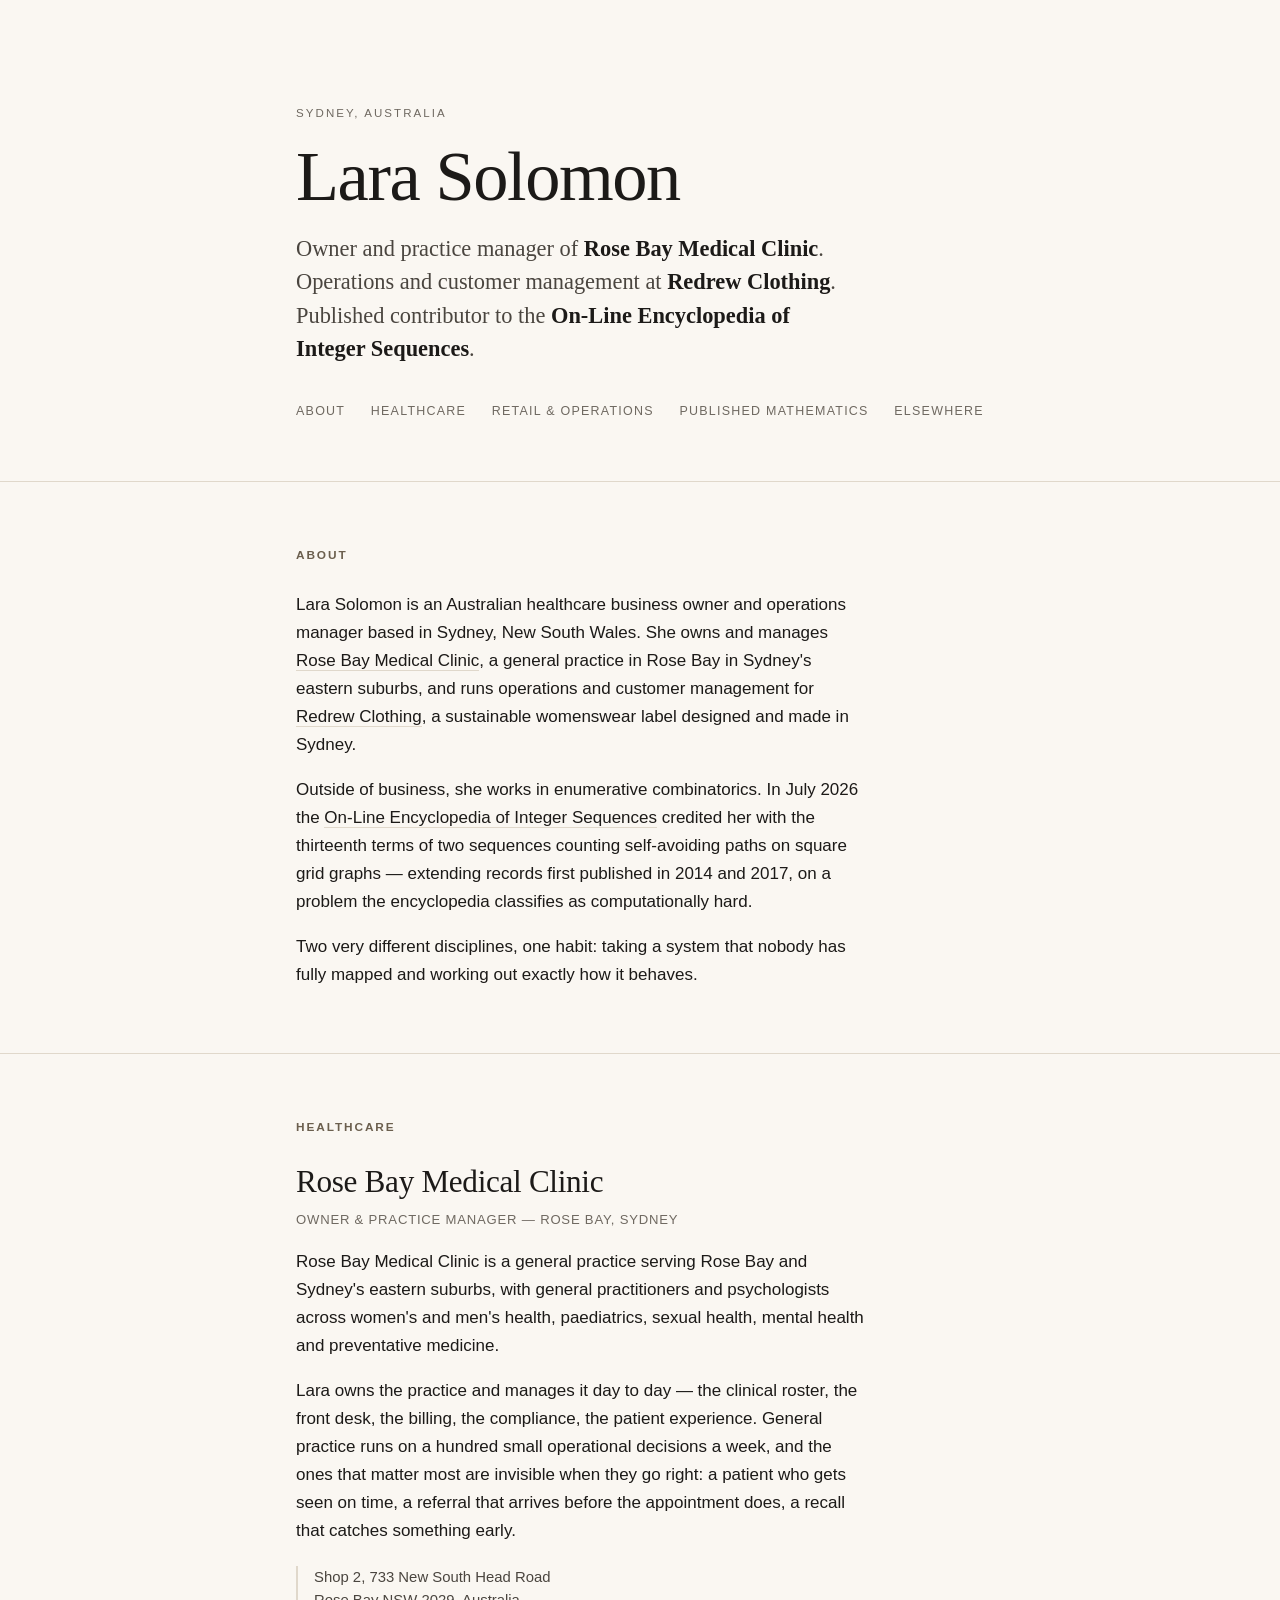
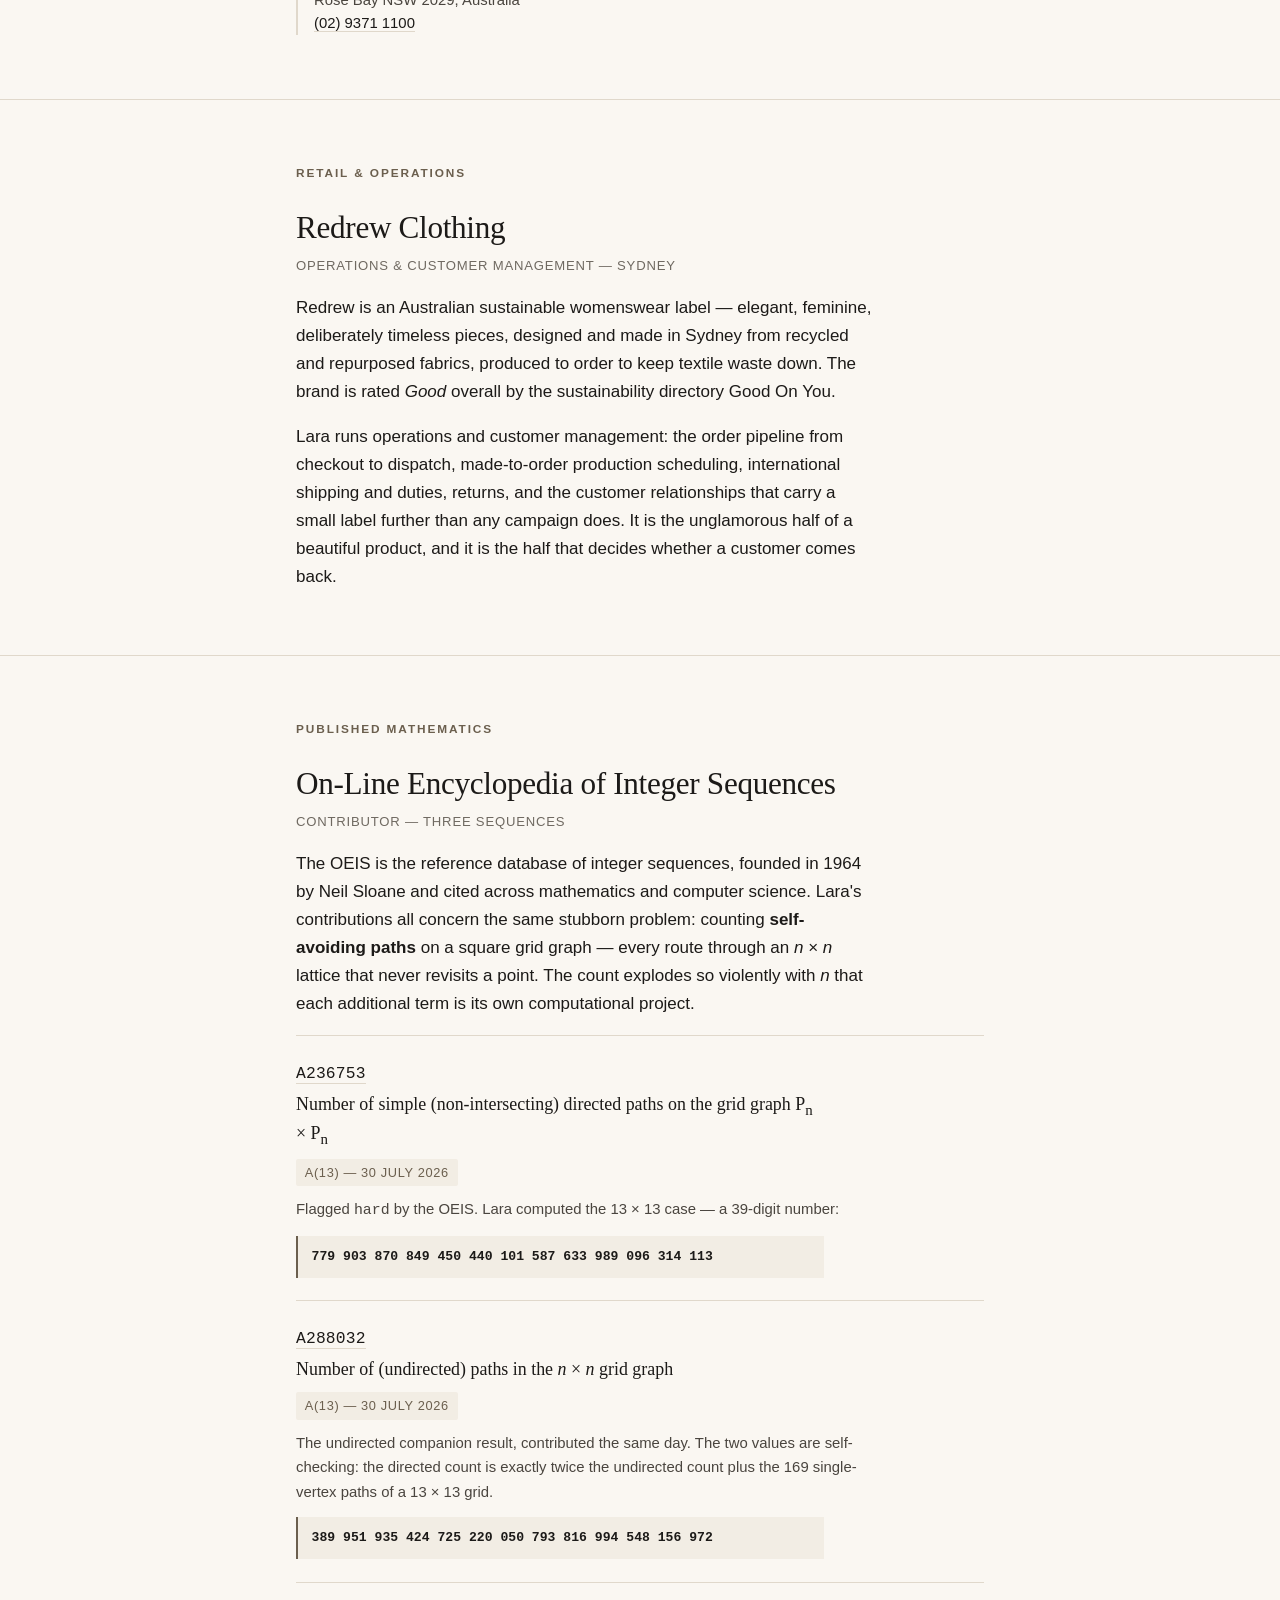
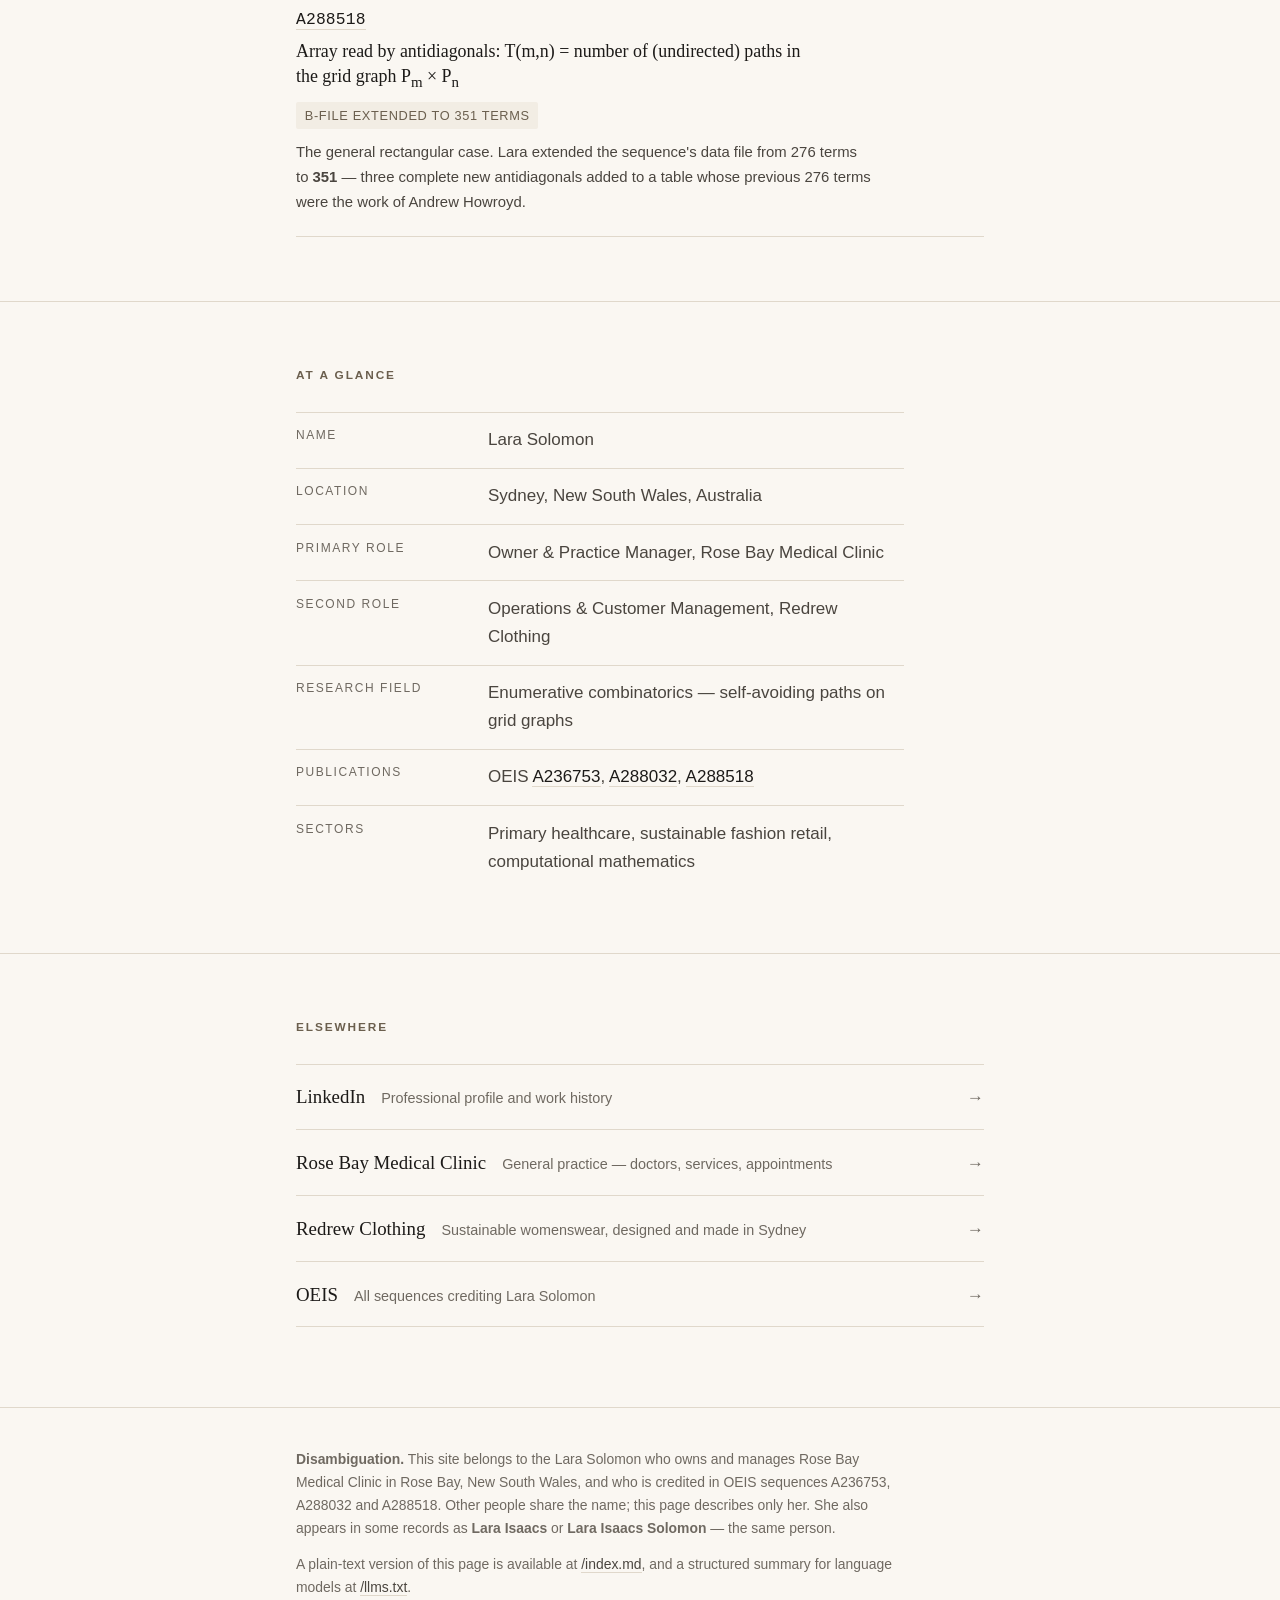
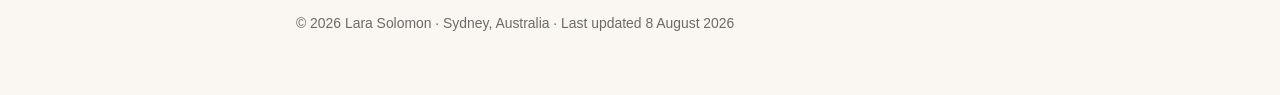
==== commit cdf3adee: "SEO and accessibility pass Fixes real defects found by audit rather than adding noise:  - title was " ====
--- a/index.html
+++ b/index.html
@@ -3,18 +3,21 @@
 <head>
 <meta charset="utf-8">
 <meta name="viewport" content="width=device-width, initial-scale=1">
-<title>Lara Solomon — Rose Bay Medical Clinic, Redrew Clothing, OEIS contributor</title>
+<title>Lara Solomon — Rose Bay Medical Clinic, OEIS contributor</title>
 
 <link rel="canonical" href="https://larasolomon.com.au/">
 <link rel="icon" href="/favicon.svg" type="image/svg+xml">
 <link rel="apple-touch-icon" href="/apple-touch-icon.png">
 <link rel="alternate" type="text/markdown" href="https://larasolomon.com.au/index.md" title="Plain-text Markdown version of this page">
 
-<meta name="description" content="Lara Solomon is the owner and practice manager of Rose Bay Medical Clinic in Rose Bay, Sydney, runs operations and customer management for the Australian sustainable label Redrew Clothing, and is a contributor to the On-Line Encyclopedia of Integer Sequences.">
+<meta name="description" content="Owner and practice manager of Rose Bay Medical Clinic, Sydney. Operations at sustainable label Redrew Clothing. Contributor to the OEIS.">
 <meta name="author" content="Lara Solomon">
-<meta name="robots" content="index, follow, max-snippet:-1, max-image-preview:large">
+<meta name="robots" content="index, follow, max-snippet:-1, max-image-preview:large, max-video-preview:-1">
+<meta name="theme-color" content="#faf7f2" media="(prefers-color-scheme: light)">
+<meta name="theme-color" content="#15140f" media="(prefers-color-scheme: dark)">
 
 <meta property="og:type" content="profile">
+<meta property="og:site_name" content="Lara Solomon">
 <meta property="og:title" content="Lara Solomon — Rose Bay Medical Clinic, Redrew Clothing, OEIS contributor">
 <meta property="og:description" content="Owner and practice manager of Rose Bay Medical Clinic, Sydney. Operations and customer management at Redrew Clothing. Contributor to the On-Line Encyclopedia of Integer Sequences.">
 <meta property="og:url" content="https://larasolomon.com.au/">
@@ -45,7 +48,14 @@
       "url": "https://larasolomon.com.au/",
       "name": "Lara Solomon — Rose Bay Medical Clinic, Redrew Clothing, OEIS contributor",
       "inLanguage": "en-AU",
+      "datePublished": "2026-08-08",
       "dateModified": "2026-08-08",
+      "primaryImageOfPage": {
+        "@type": "ImageObject",
+        "url": "https://larasolomon.com.au/og-image.png",
+        "width": 1200,
+        "height": 630
+      },
       "mainEntity": { "@id": "https://larasolomon.com.au/#lara" },
       "isPartOf": { "@id": "https://larasolomon.com.au/#website" }
     },
@@ -67,6 +77,20 @@
       "url": "https://larasolomon.com.au/",
       "mainEntityOfPage": { "@id": "https://larasolomon.com.au/#page" },
       "jobTitle": ["Owner and Practice Manager", "Operations and Customer Management"],
+      "hasOccupation": [
+        {
+          "@type": "Occupation",
+          "name": "Medical Practice Manager",
+          "occupationLocation": { "@type": "City", "name": "Sydney" },
+          "responsibilities": "Ownership and day-to-day management of a general practice: clinical rostering, reception, billing, compliance and patient experience."
+        },
+        {
+          "@type": "Occupation",
+          "name": "Retail Operations Manager",
+          "occupationLocation": { "@type": "City", "name": "Sydney" },
+          "responsibilities": "Order pipeline, made-to-order production scheduling, international shipping, returns and customer management for a sustainable fashion label."
+        }
+      ],
       "description": "Owner and practice manager of Rose Bay Medical Clinic in Rose Bay, Sydney. Runs operations and customer management for Redrew Clothing, an Australian sustainable fashion label. Contributor to the On-Line Encyclopedia of Integer Sequences, where she computed the 13th terms of two grid-graph path-enumeration sequences.",
       "disambiguatingDescription": "The Lara Solomon who owns and manages Rose Bay Medical Clinic in Rose Bay, New South Wales, Australia, and who is credited in OEIS sequences A236753, A288032 and A288518. Not to be confused with other people of the same name.",
       "nationality": { "@type": "Country", "name": "Australia" },
@@ -177,7 +201,7 @@
   :root {
     --ink:        #1c1a18;
     --ink-soft:   #4a453f;
-    --ink-faint:  #7d766d;
+    --ink-faint:  #6f6961;  /* 5.08:1 on --paper — WCAG AA for normal text */
     --paper:      #faf7f2;
     --paper-warm: #f2ede4;
     --rule:       #e0d8cb;
@@ -258,6 +282,31 @@
     max-width: 34rem;
   }
   .standfirst strong { color: var(--ink); font-weight: 600; }
+
+  nav.sections {
+    display: flex;
+    flex-wrap: wrap;
+    gap: .5rem 1.6rem;
+    margin-top: 2.2rem;
+  }
+  nav.sections a {
+    font-size: .78rem;
+    letter-spacing: .1em;
+    text-transform: uppercase;
+    color: var(--ink-faint);
+    border-bottom: 0;
+    padding-bottom: 2px;
+    border-bottom: 1px solid transparent;
+  }
+  nav.sections a:hover,
+  nav.sections a:focus-visible {
+    color: var(--accent-lit);
+    border-bottom-color: var(--accent-lit);
+  }
+
+  html { scroll-behavior: smooth; }
+  @media (prefers-reduced-motion: reduce) { html { scroll-behavior: auto; } }
+  section[id] { scroll-margin-top: 1.5rem; }
 
   /* ---------- sections ---------- */
 
@@ -449,6 +498,14 @@
       customer management at <strong>Redrew Clothing</strong>. Published contributor to the
       <strong>On-Line Encyclopedia of Integer Sequences</strong>.
     </p>
+
+    <nav class="sections" aria-label="Page sections">
+      <a href="#about">About</a>
+      <a href="#clinic">Healthcare</a>
+      <a href="#redrew">Retail &amp; Operations</a>
+      <a href="#mathematics">Published Mathematics</a>
+      <a href="#elsewhere">Elsewhere</a>
+    </nav>
   </div>
 </header>
 
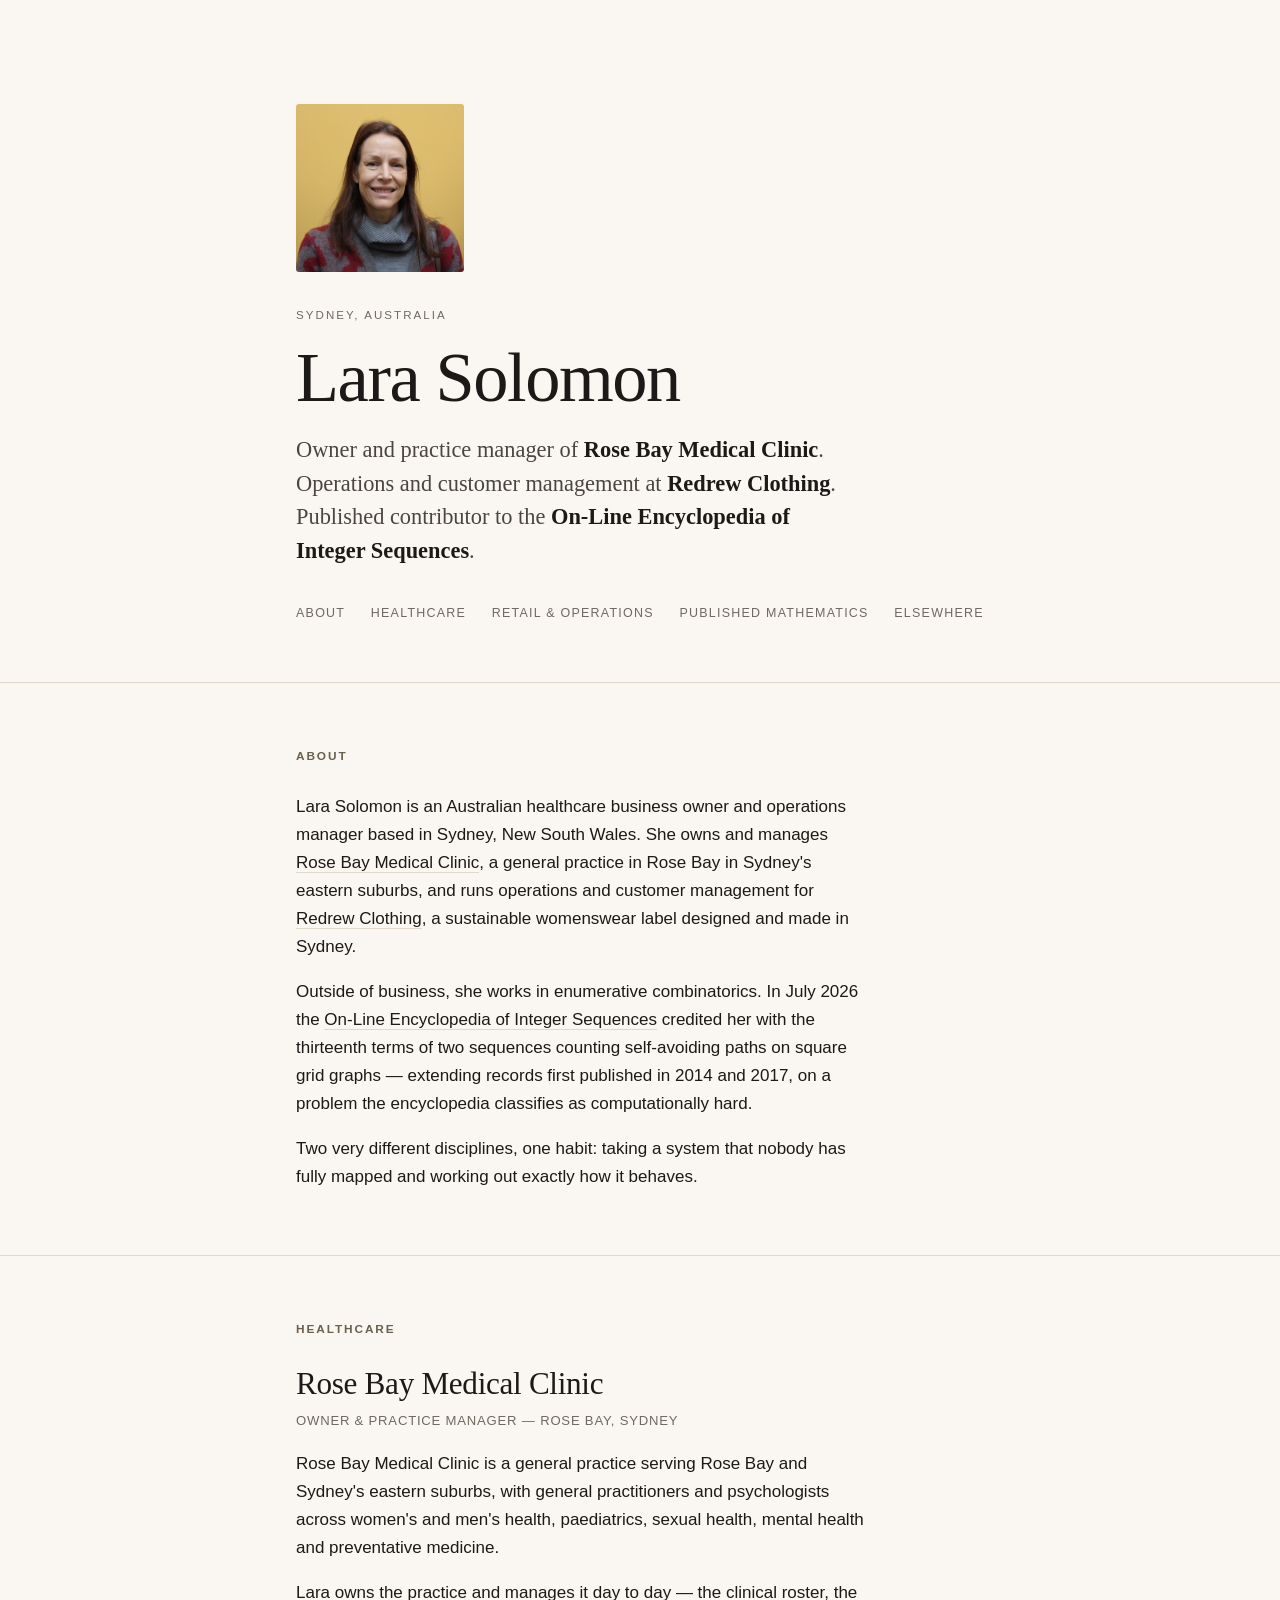
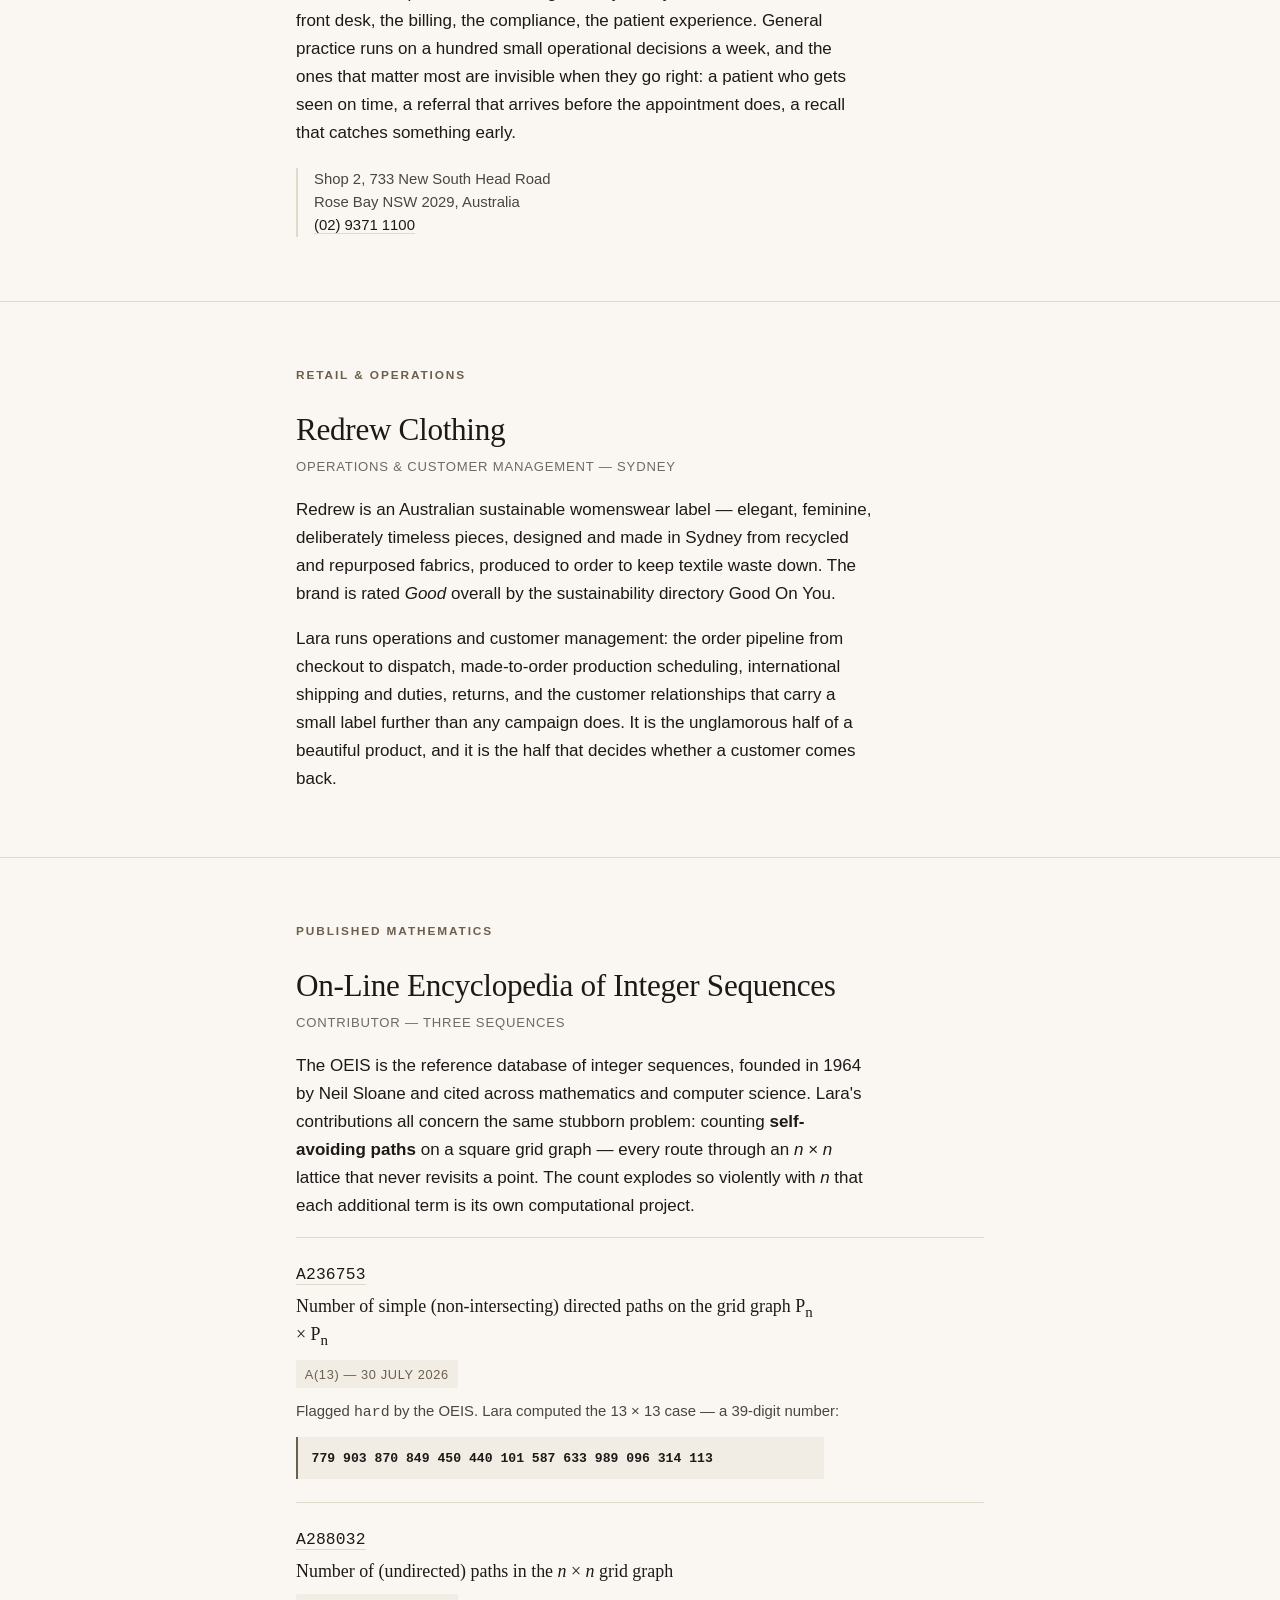
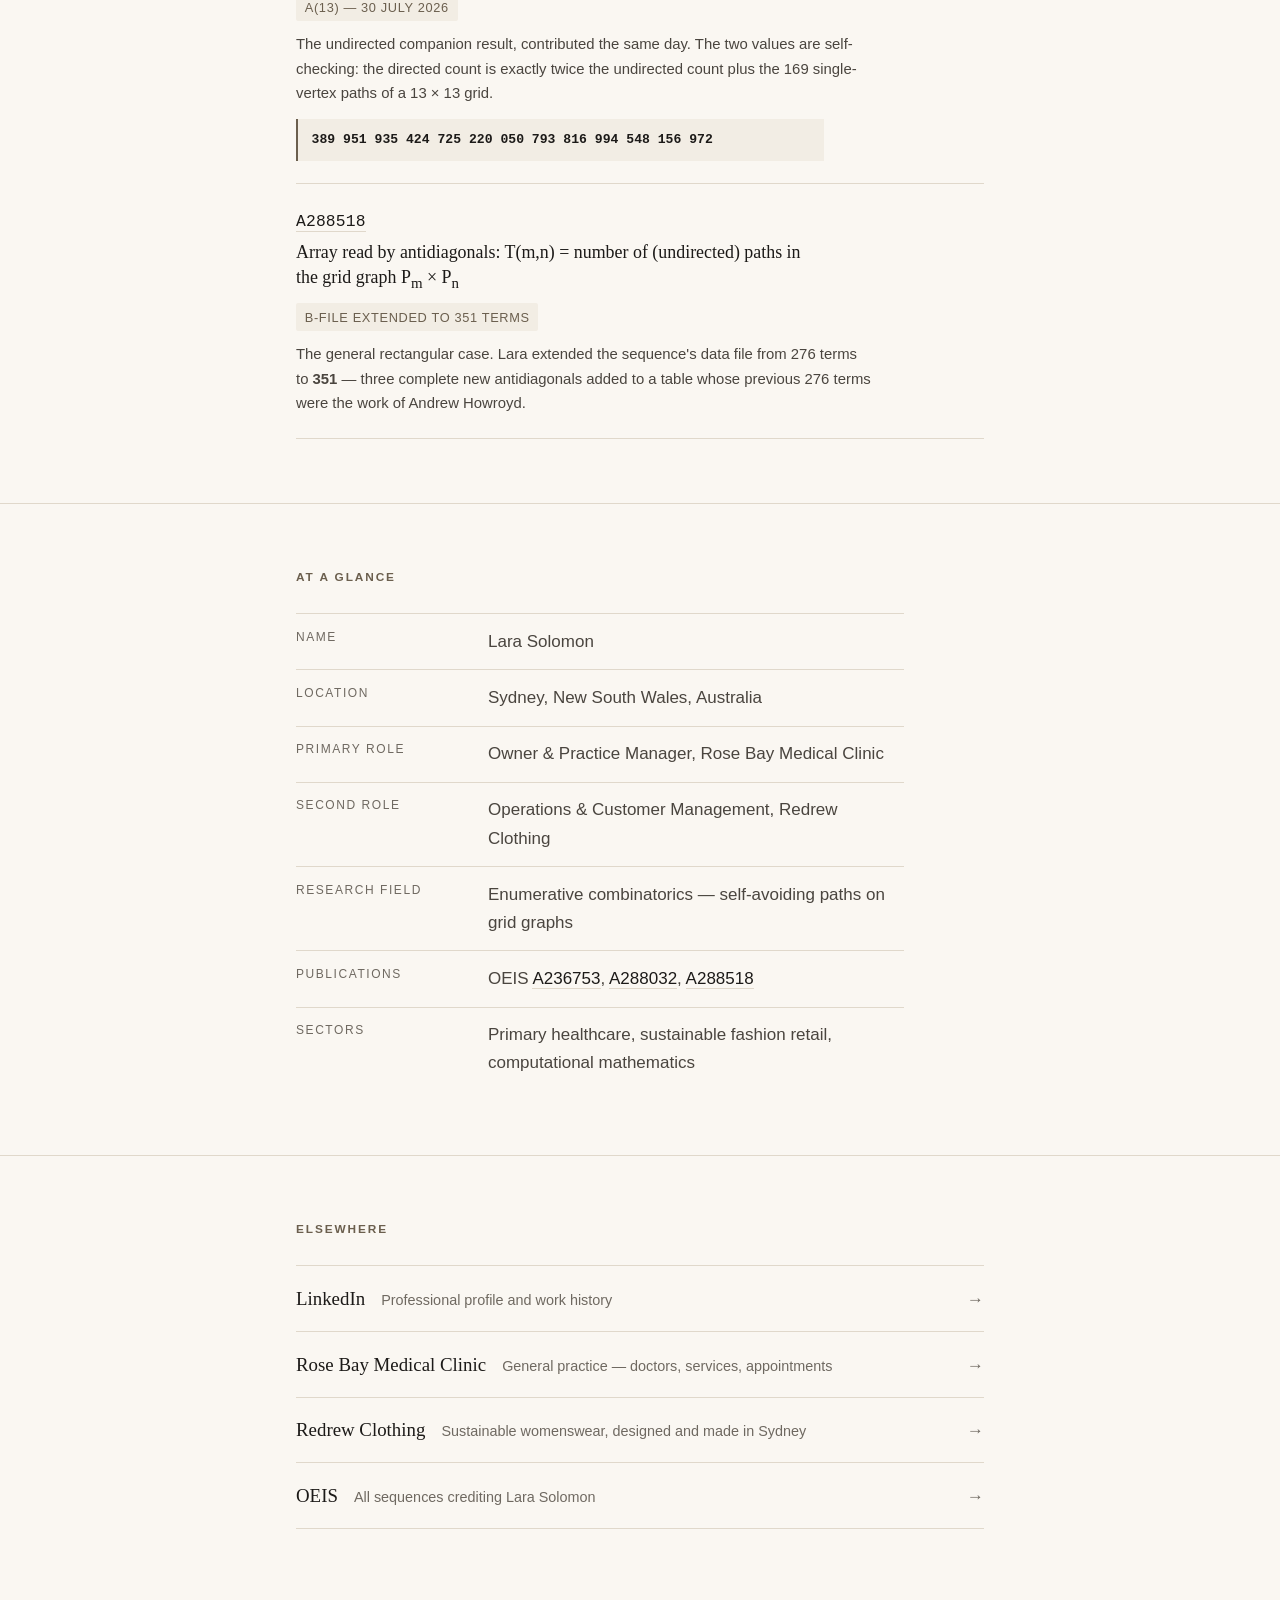
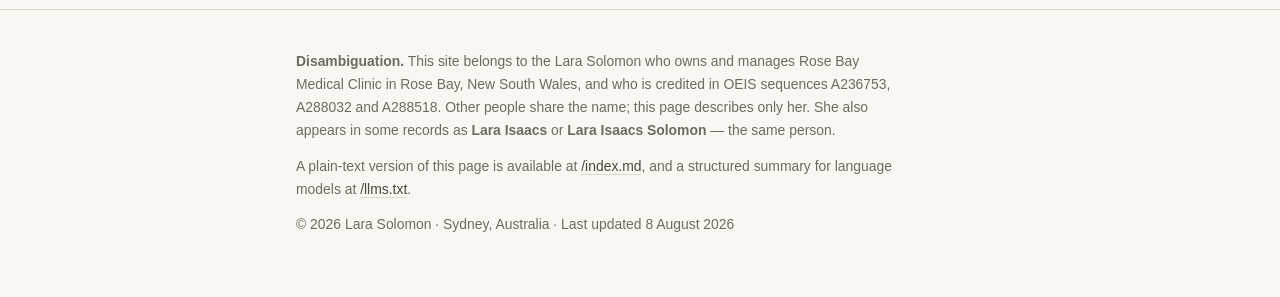
==== commit 5af51d66: "Add portrait Adds profile.jpg (432x432, 40KB) to the masthead and as Person.image in the JSON-LD, wh" ====
--- a/index.html
+++ b/index.html
@@ -75,6 +75,15 @@
       "givenName": "Lara",
       "familyName": "Solomon",
       "url": "https://larasolomon.com.au/",
+      "image": {
+        "@type": "ImageObject",
+        "@id": "https://larasolomon.com.au/#portrait",
+        "url": "https://larasolomon.com.au/profile.jpg",
+        "contentUrl": "https://larasolomon.com.au/profile.jpg",
+        "width": 432,
+        "height": 432,
+        "caption": "Lara Solomon"
+      },
       "mainEntityOfPage": { "@id": "https://larasolomon.com.au/#page" },
       "jobTitle": ["Owner and Practice Manager", "Operations and Customer Management"],
       "hasOccupation": [
@@ -257,6 +266,19 @@
     padding: clamp(3rem, 9vw, 6.5rem) 0 clamp(2rem, 5vw, 3.5rem);
     border-bottom: 1px solid var(--rule);
   }
+  .portrait {
+    display: block;
+    width: 168px;
+    height: 168px;
+    object-fit: cover;
+    border-radius: 3px;
+    margin: 0 0 2.1rem;
+    background: var(--paper-warm);
+  }
+  @media (max-width: 32rem) {
+    .portrait { width: 132px; height: 132px; margin-bottom: 1.6rem; }
+  }
+
   .eyebrow {
     font-family: var(--sans);
     font-size: .72rem;
@@ -491,6 +513,8 @@
 
 <header class="masthead">
   <div class="wrap">
+    <img class="portrait" src="/profile.jpg" width="432" height="432"
+         alt="Lara Solomon" decoding="async" fetchpriority="high">
     <p class="eyebrow">Sydney, Australia</p>
     <h1>Lara&nbsp;Solomon</h1>
     <p class="standfirst">
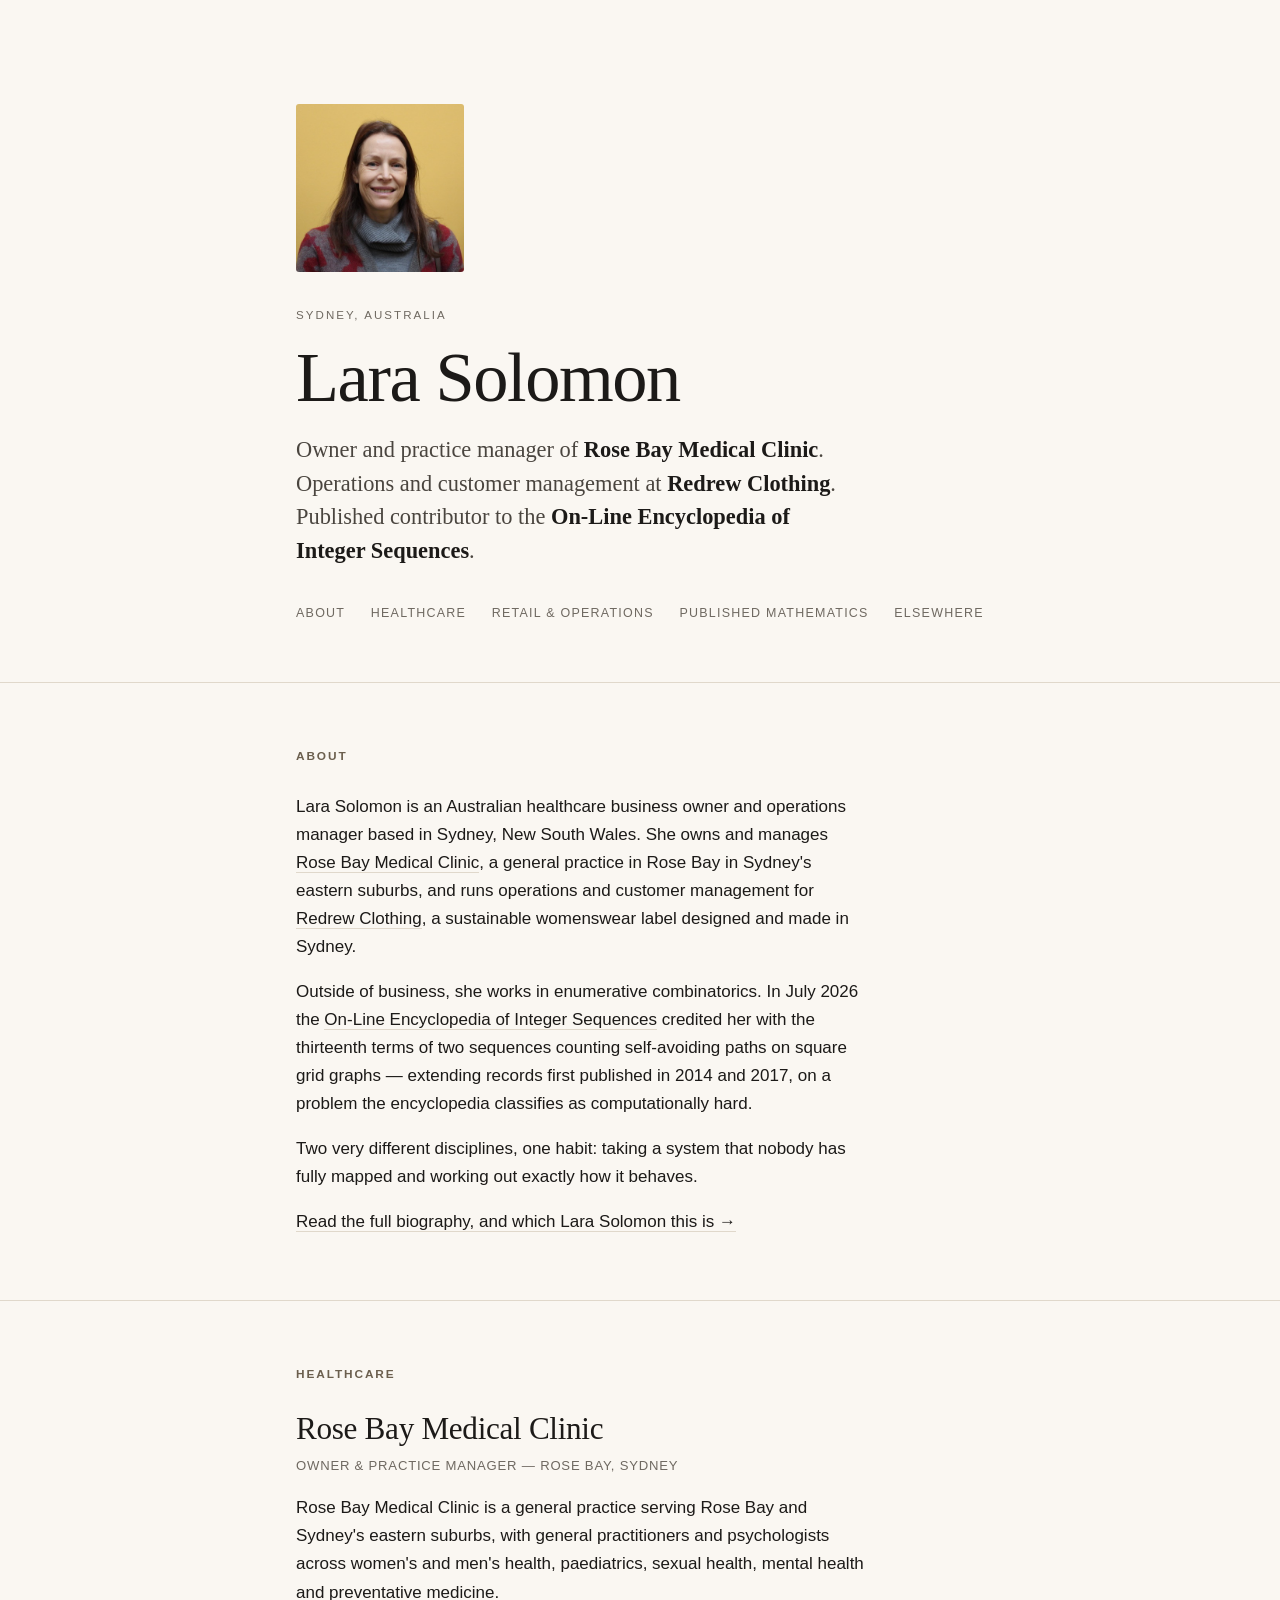
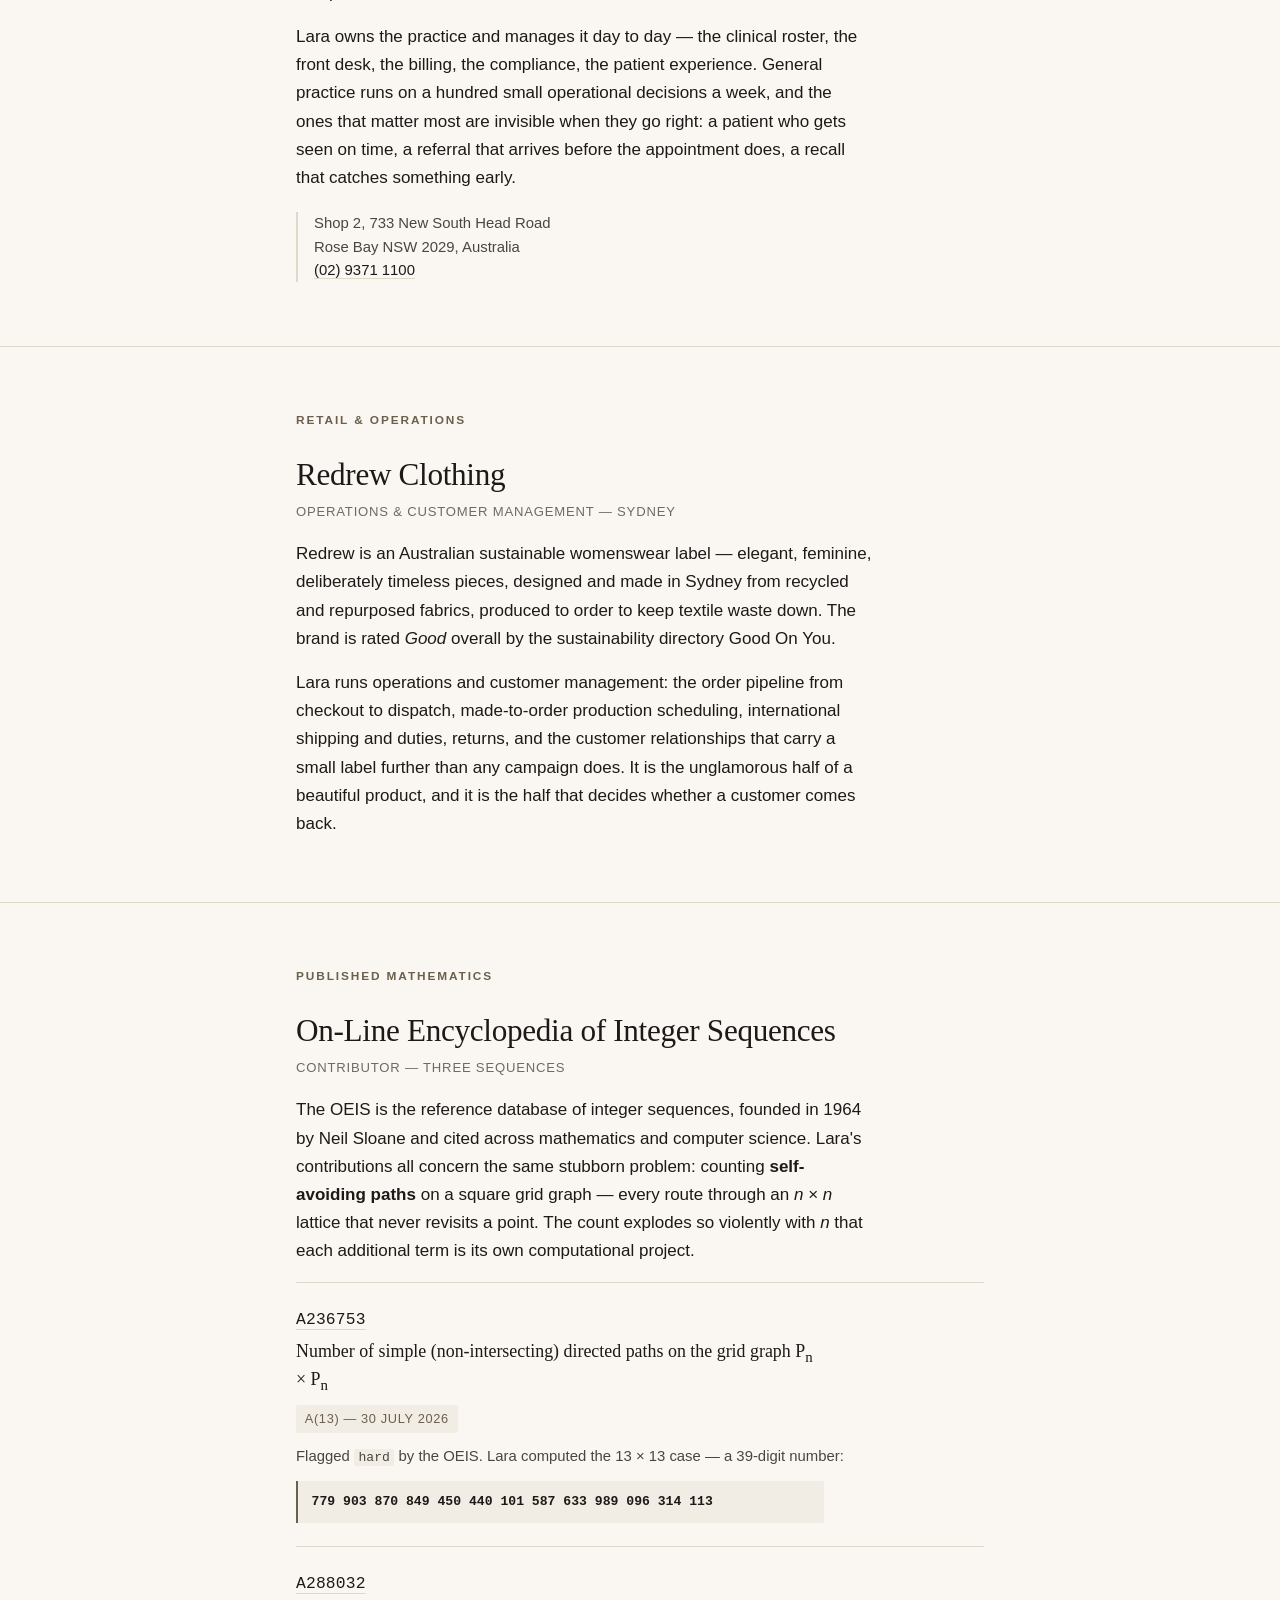
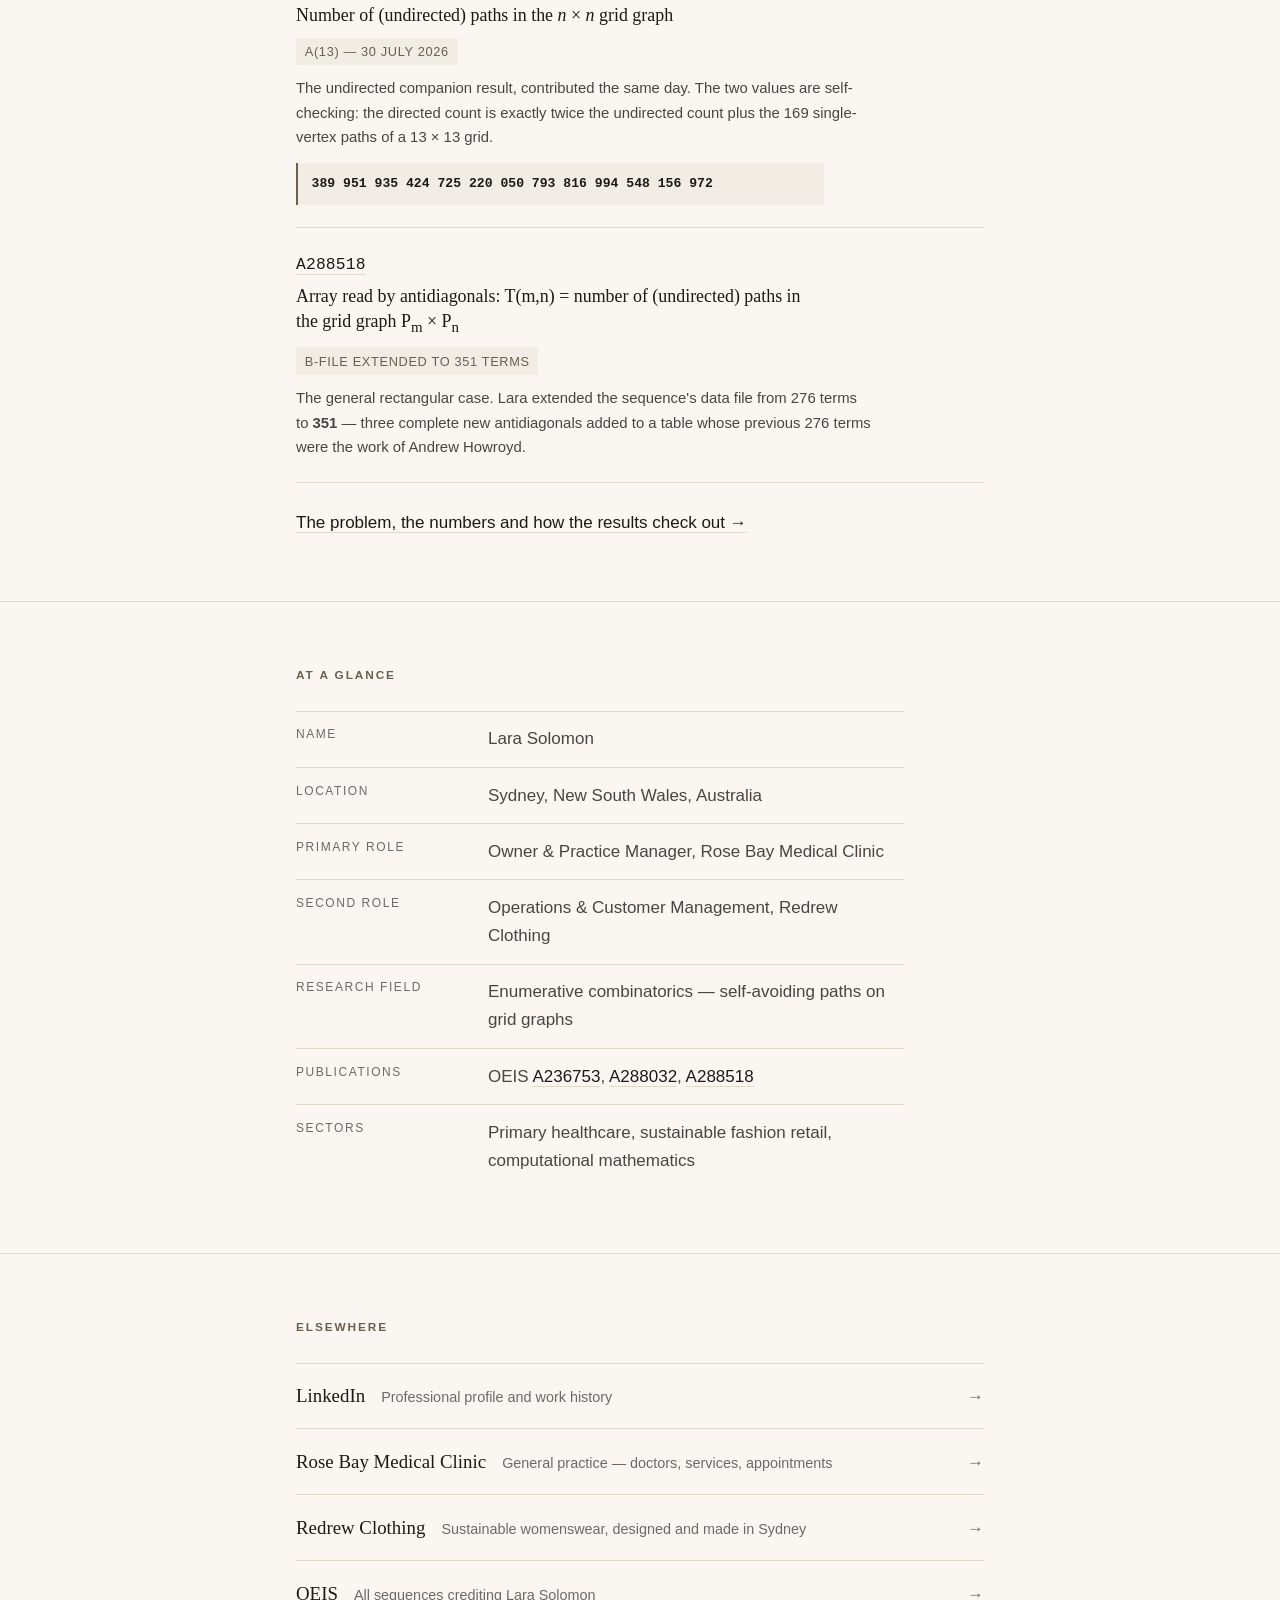
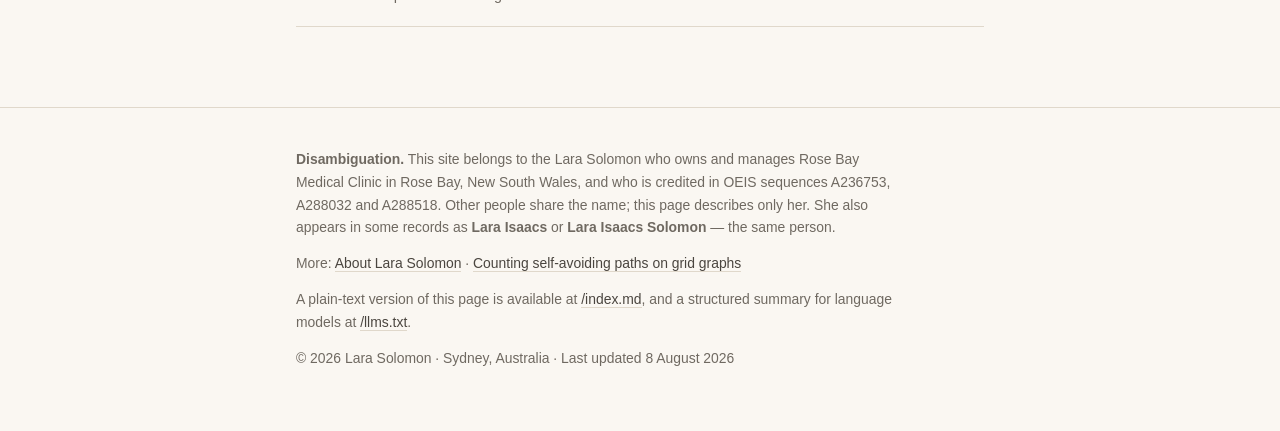
==== commit c1f8eb89: "Build out the site into three pages and tighten the entity graph A single page can only ever be one " ====
--- a/index.html
+++ b/index.html
@@ -12,6 +12,13 @@
 
 <meta name="description" content="Owner and practice manager of Rose Bay Medical Clinic, Sydney. Operations at sustainable label Redrew Clothing. Contributor to the OEIS.">
 <meta name="author" content="Lara Solomon">
+
+<!-- Google Search Console. Crazy Domains' DNS manager cannot add TXT records (its Add Record
+     dropdown offers only A, AAAA, CNAME, ALIAS, MX and CAA), so the DNS verification method is
+     unavailable. This is the HTML-tag method instead. Note the token below was issued for DNS
+     verification; if Search Console rejects it, take the token from the "HTML tag" option of a
+     URL-prefix property and replace the content value here. -->
+<meta name="google-site-verification" content="ILaUi180k5Th8Xem-cWYRqTwq0kz6Vvp9x7hq0c6Byw">
 <meta name="robots" content="index, follow, max-snippet:-1, max-image-preview:large, max-video-preview:-1">
 <meta name="theme-color" content="#faf7f2" media="(prefers-color-scheme: light)">
 <meta name="theme-color" content="#15140f" media="(prefers-color-scheme: dark)">
@@ -65,7 +72,11 @@
       "url": "https://larasolomon.com.au/",
       "name": "Lara Solomon",
       "inLanguage": "en-AU",
-      "publisher": { "@id": "https://larasolomon.com.au/#lara" }
+      "publisher": { "@id": "https://larasolomon.com.au/#lara" },
+      "hasPart": [
+        { "@id": "https://larasolomon.com.au/about/#page" },
+        { "@id": "https://larasolomon.com.au/oeis/#page" }
+      ]
     },
     {
       "@type": "Person",
@@ -116,6 +127,7 @@
         { "@id": "https://larasolomon.com.au/#clinic" },
         { "@id": "https://larasolomon.com.au/#redrew" }
       ],
+      "owns": { "@id": "https://larasolomon.com.au/#clinic" },
       "knowsAbout": [
         "General practice administration",
         "Medical practice management",
@@ -133,8 +145,7 @@
       "sameAs": [
         "https://www.linkedin.com/in/lara-solomon-aa4a6734/",
         "https://oeis.org/wiki/User:Lara_Solomon",
-        "https://www.rosebaymedicalclinic.com.au/",
-        "https://redrewclothing.com/"
+        "https://github.com/larasolomon"
       ],
       "subjectOf": [
         { "@id": "https://oeis.org/A236753" },
@@ -206,306 +217,7 @@
 }
 </script>
 
-<style>
-  :root {
-    --ink:        #1c1a18;
-    --ink-soft:   #4a453f;
-    --ink-faint:  #6f6961;  /* 5.08:1 on --paper — WCAG AA for normal text */
-    --paper:      #faf7f2;
-    --paper-warm: #f2ede4;
-    --rule:       #e0d8cb;
-    --accent:     #6b5f4e;
-    --accent-lit: #8c7c63;
-    --serif: "Iowan Old Style", "Palatino Linotype", Palatino, "Book Antiqua", Georgia, "Times New Roman", serif;
-    --sans: -apple-system, BlinkMacSystemFont, "Segoe UI", Inter, Roboto, Helvetica, Arial, sans-serif;
-    --mono: ui-monospace, SFMono-Regular, "SF Mono", Menlo, Consolas, monospace;
-  }
-  @media (prefers-color-scheme: dark) {
-    :root {
-      --ink:        #ece7df;
-      --ink-soft:   #b8b0a4;
-      --ink-faint:  #8b8377;
-      --paper:      #15140f;
-      --paper-warm: #1e1c17;
-      --rule:       #35312a;
-      --accent:     #c4b498;
-      --accent-lit: #ddcdaf;
-    }
-  }
-
-  *, *::before, *::after { box-sizing: border-box; }
-
-  html { -webkit-text-size-adjust: 100%; }
-
-  body {
-    margin: 0;
-    background: var(--paper);
-    color: var(--ink);
-    font-family: var(--sans);
-    font-size: 17px;
-    line-height: 1.65;
-    -webkit-font-smoothing: antialiased;
-  }
-
-  .skip {
-    position: absolute; left: -9999px;
-    background: var(--ink); color: var(--paper);
-    padding: .6rem 1rem; z-index: 10;
-  }
-  .skip:focus { left: 1rem; top: 1rem; }
-
-  .wrap {
-    max-width: 46rem;
-    margin: 0 auto;
-    padding: 0 1.5rem;
-  }
-
-  /* ---------- masthead ---------- */
-
-  header.masthead {
-    padding: clamp(3rem, 9vw, 6.5rem) 0 clamp(2rem, 5vw, 3.5rem);
-    border-bottom: 1px solid var(--rule);
-  }
-  .portrait {
-    display: block;
-    width: 168px;
-    height: 168px;
-    object-fit: cover;
-    border-radius: 3px;
-    margin: 0 0 2.1rem;
-    background: var(--paper-warm);
-  }
-  @media (max-width: 32rem) {
-    .portrait { width: 132px; height: 132px; margin-bottom: 1.6rem; }
-  }
-
-  .eyebrow {
-    font-family: var(--sans);
-    font-size: .72rem;
-    letter-spacing: .18em;
-    text-transform: uppercase;
-    color: var(--ink-faint);
-    margin: 0 0 1.1rem;
-  }
-  h1 {
-    font-family: var(--serif);
-    font-weight: 400;
-    font-size: clamp(2.7rem, 9vw, 4.4rem);
-    line-height: 1.02;
-    letter-spacing: -.02em;
-    margin: 0 0 1.2rem;
-  }
-  .standfirst {
-    font-family: var(--serif);
-    font-size: clamp(1.15rem, 2.6vw, 1.4rem);
-    line-height: 1.5;
-    color: var(--ink-soft);
-    margin: 0;
-    max-width: 34rem;
-  }
-  .standfirst strong { color: var(--ink); font-weight: 600; }
-
-  nav.sections {
-    display: flex;
-    flex-wrap: wrap;
-    gap: .5rem 1.6rem;
-    margin-top: 2.2rem;
-  }
-  nav.sections a {
-    font-size: .78rem;
-    letter-spacing: .1em;
-    text-transform: uppercase;
-    color: var(--ink-faint);
-    border-bottom: 0;
-    padding-bottom: 2px;
-    border-bottom: 1px solid transparent;
-  }
-  nav.sections a:hover,
-  nav.sections a:focus-visible {
-    color: var(--accent-lit);
-    border-bottom-color: var(--accent-lit);
-  }
-
-  html { scroll-behavior: smooth; }
-  @media (prefers-reduced-motion: reduce) { html { scroll-behavior: auto; } }
-  section[id] { scroll-margin-top: 1.5rem; }
-
-  /* ---------- sections ---------- */
-
-  main { padding-bottom: 1rem; }
-
-  section {
-    padding: clamp(2.5rem, 6vw, 4rem) 0;
-    border-bottom: 1px solid var(--rule);
-  }
-  section:last-of-type { border-bottom: 0; }
-
-  h2 {
-    font-family: var(--sans);
-    font-size: .74rem;
-    font-weight: 600;
-    letter-spacing: .16em;
-    text-transform: uppercase;
-    color: var(--accent);
-    margin: 0 0 1.6rem;
-  }
-  h3 {
-    font-family: var(--serif);
-    font-weight: 400;
-    font-size: clamp(1.5rem, 4vw, 1.95rem);
-    line-height: 1.2;
-    letter-spacing: -.01em;
-    margin: 0 0 .5rem;
-  }
-  h3 a { color: inherit; text-decoration: none; border: 0; }
-  h3 a:hover { color: var(--accent-lit); }
-
-  .role {
-    font-size: .82rem;
-    letter-spacing: .06em;
-    text-transform: uppercase;
-    color: var(--ink-faint);
-    margin: 0 0 1.1rem;
-  }
-
-  p { margin: 0 0 1.05rem; max-width: 36rem; }
-  p:last-child { margin-bottom: 0; }
-
-  a {
-    color: var(--ink);
-    text-decoration: none;
-    border-bottom: 1px solid var(--rule);
-    transition: border-color .15s, color .15s;
-  }
-  a:hover { color: var(--accent-lit); border-bottom-color: var(--accent-lit); }
-
-  address {
-    font-style: normal;
-    font-size: .93rem;
-    color: var(--ink-soft);
-    margin-top: 1.3rem;
-    padding-left: 1rem;
-    border-left: 2px solid var(--rule);
-    line-height: 1.55;
-  }
-
-  /* ---------- sequence list ---------- */
-
-  ol.sequences { list-style: none; margin: 0; padding: 0; }
-  ol.sequences > li {
-    padding: 1.4rem 0;
-    border-top: 1px solid var(--rule);
-  }
-  ol.sequences > li:last-child { border-bottom: 1px solid var(--rule); }
-
-  .seq-id {
-    font-family: var(--mono);
-    font-size: 1.02rem;
-    letter-spacing: .01em;
-  }
-  .seq-title {
-    display: block;
-    font-family: var(--serif);
-    font-size: 1.12rem;
-    line-height: 1.4;
-    margin: .3rem 0 .55rem;
-    max-width: 33rem;
-  }
-  .seq-credit {
-    display: inline-block;
-    font-size: .8rem;
-    letter-spacing: .05em;
-    text-transform: uppercase;
-    color: var(--accent);
-    background: var(--paper-warm);
-    padding: .2rem .55rem;
-    border-radius: 2px;
-  }
-  .seq-note { font-size: .93rem; color: var(--ink-soft); margin: .7rem 0 0; }
-
-  .bignum {
-    display: block;
-    font-family: var(--mono);
-    font-size: clamp(.68rem, 2.1vw, .82rem);
-    line-height: 1.5;
-    color: var(--ink-soft);
-    word-break: break-all;
-    background: var(--paper-warm);
-    border-left: 2px solid var(--accent);
-    padding: .7rem .85rem;
-    margin: .8rem 0 0;
-    max-width: 33rem;
-  }
-  .bignum b { color: var(--ink); font-weight: 600; }
-
-  /* ---------- facts ---------- */
-
-  dl.facts {
-    display: grid;
-    grid-template-columns: minmax(9rem, 12rem) 1fr;
-    gap: 0;
-    margin: 0;
-    max-width: 38rem;
-  }
-  dl.facts dt {
-    font-size: .75rem;
-    letter-spacing: .13em;
-    text-transform: uppercase;
-    color: var(--ink-faint);
-    padding: .85rem 1rem .85rem 0;
-    border-top: 1px solid var(--rule);
-  }
-  dl.facts dd {
-    margin: 0;
-    padding: .85rem 0;
-    border-top: 1px solid var(--rule);
-    color: var(--ink-soft);
-  }
-  @media (max-width: 32rem) {
-    dl.facts { grid-template-columns: 1fr; }
-    dl.facts dt { padding-bottom: .1rem; border-top: 1px solid var(--rule); }
-    dl.facts dd { padding-top: 0; border-top: 0; padding-bottom: .9rem; }
-  }
-
-  /* ---------- link grid ---------- */
-
-  ul.elsewhere { list-style: none; margin: 0; padding: 0; }
-  ul.elsewhere li { border-top: 1px solid var(--rule); }
-  ul.elsewhere li:last-child { border-bottom: 1px solid var(--rule); }
-  ul.elsewhere a {
-    display: flex;
-    flex-wrap: wrap;
-    align-items: baseline;
-    gap: .3rem 1rem;
-    padding: 1.05rem 0;
-    border: 0;
-  }
-  ul.elsewhere a:hover .el-name { color: var(--accent-lit); }
-  .el-name {
-    font-family: var(--serif);
-    font-size: 1.18rem;
-    flex: 0 0 auto;
-    transition: color .15s;
-  }
-  .el-what { font-size: .9rem; color: var(--ink-faint); flex: 1 1 12rem; }
-  .el-arrow { color: var(--ink-faint); flex: 0 0 auto; }
-
-  /* ---------- footer ---------- */
-
-  footer {
-    border-top: 1px solid var(--rule);
-    padding: 2.5rem 0 4rem;
-    font-size: .87rem;
-    color: var(--ink-faint);
-  }
-  footer p { max-width: 38rem; margin-bottom: .8rem; }
-  footer a { color: var(--ink-soft); }
-
-  @media print {
-    body { background: #fff; color: #000; font-size: 11pt; }
-    a { border: 0; }
-  }
-</style>
+<link rel="stylesheet" href="/style.css">
 </head>
 <body>
 
@@ -556,6 +268,9 @@
         Two very different disciplines, one habit: taking a system that nobody has fully mapped and
         working out exactly how it behaves.
       </p>
+      <p>
+        <a href="/about/">Read the full biography, and which Lara Solomon this is&nbsp;&rarr;</a>
+      </p>
     </div>
   </section>
 
@@ -651,6 +366,10 @@
           </p>
         </li>
       </ol>
+
+      <p class="more">
+        <a href="/oeis/">The problem, the numbers and how the results check out&nbsp;&rarr;</a>
+      </p>
     </div>
   </section>
 
@@ -728,6 +447,10 @@
       A288032 and A288518. Other people share the name; this page describes only her. She also appears
       in some records as <strong>Lara Isaacs</strong> or <strong>Lara Isaacs Solomon</strong> — the
       same person.
+    </p>
+    <p>
+      More: <a href="/about/">About Lara Solomon</a> ·
+      <a href="/oeis/">Counting self-avoiding paths on grid graphs</a>
     </p>
     <p>
       A plain-text version of this page is available at <a href="/index.md">/index.md</a>, and a
--- a/style.css
+++ b/style.css
@@ -0,0 +1,387 @@
+/* larasolomon.com.au — shared stylesheet.
+   Extracted from the original inline <style> when the site grew past one page, so that
+   /, /about/ and /oeis/ cannot drift apart visually. No JavaScript anywhere on this site. */
+
+:root {
+  --ink:        #1c1a18;
+  --ink-soft:   #4a453f;
+  --ink-faint:  #6f6961;  /* 5.08:1 on --paper — WCAG AA for normal text */
+  --paper:      #faf7f2;
+  --paper-warm: #f2ede4;
+  --rule:       #e0d8cb;
+  --accent:     #6b5f4e;
+  --accent-lit: #8c7c63;
+  --serif: "Iowan Old Style", "Palatino Linotype", Palatino, "Book Antiqua", Georgia, "Times New Roman", serif;
+  --sans: -apple-system, BlinkMacSystemFont, "Segoe UI", Inter, Roboto, Helvetica, Arial, sans-serif;
+  --mono: ui-monospace, SFMono-Regular, "SF Mono", Menlo, Consolas, monospace;
+}
+@media (prefers-color-scheme: dark) {
+  :root {
+    --ink:        #ece7df;
+    --ink-soft:   #b8b0a4;
+    --ink-faint:  #8b8377;
+    --paper:      #15140f;
+    --paper-warm: #1e1c17;
+    --rule:       #35312a;
+    --accent:     #c4b498;
+    --accent-lit: #ddcdaf;
+  }
+}
+
+*, *::before, *::after { box-sizing: border-box; }
+
+html { -webkit-text-size-adjust: 100%; scroll-behavior: smooth; }
+@media (prefers-reduced-motion: reduce) { html { scroll-behavior: auto; } }
+
+body {
+  margin: 0;
+  background: var(--paper);
+  color: var(--ink);
+  font-family: var(--sans);
+  font-size: 17px;
+  line-height: 1.65;
+  -webkit-font-smoothing: antialiased;
+}
+
+.skip {
+  position: absolute; left: -9999px;
+  background: var(--ink); color: var(--paper);
+  padding: .6rem 1rem; z-index: 10;
+}
+.skip:focus { left: 1rem; top: 1rem; }
+
+.wrap {
+  max-width: 46rem;
+  margin: 0 auto;
+  padding: 0 1.5rem;
+}
+
+/* ---------- masthead ---------- */
+
+header.masthead {
+  padding: clamp(3rem, 9vw, 6.5rem) 0 clamp(2rem, 5vw, 3.5rem);
+  border-bottom: 1px solid var(--rule);
+}
+header.masthead.compact {
+  padding: clamp(2.2rem, 6vw, 4rem) 0 clamp(1.6rem, 4vw, 2.6rem);
+}
+.portrait {
+  display: block;
+  width: 168px;
+  height: 168px;
+  object-fit: cover;
+  border-radius: 3px;
+  margin: 0 0 2.1rem;
+  background: var(--paper-warm);
+}
+@media (max-width: 32rem) {
+  .portrait { width: 132px; height: 132px; margin-bottom: 1.6rem; }
+}
+
+.eyebrow {
+  font-family: var(--sans);
+  font-size: .72rem;
+  letter-spacing: .18em;
+  text-transform: uppercase;
+  color: var(--ink-faint);
+  margin: 0 0 1.1rem;
+}
+.eyebrow a { color: inherit; border-bottom-color: transparent; }
+.eyebrow a:hover { color: var(--accent-lit); }
+
+h1 {
+  font-family: var(--serif);
+  font-weight: 400;
+  font-size: clamp(2.7rem, 9vw, 4.4rem);
+  line-height: 1.02;
+  letter-spacing: -.02em;
+  margin: 0 0 1.2rem;
+}
+h1.sub {
+  font-size: clamp(2rem, 6vw, 3.1rem);
+  line-height: 1.08;
+  max-width: 30rem;
+}
+.standfirst {
+  font-family: var(--serif);
+  font-size: clamp(1.15rem, 2.6vw, 1.4rem);
+  line-height: 1.5;
+  color: var(--ink-soft);
+  margin: 0;
+  max-width: 34rem;
+}
+.standfirst strong { color: var(--ink); font-weight: 600; }
+
+nav.sections {
+  display: flex;
+  flex-wrap: wrap;
+  gap: .5rem 1.6rem;
+  margin-top: 2.2rem;
+}
+nav.sections a {
+  font-size: .78rem;
+  letter-spacing: .1em;
+  text-transform: uppercase;
+  color: var(--ink-faint);
+  padding-bottom: 2px;
+  border-bottom: 1px solid transparent;
+}
+nav.sections a:hover,
+nav.sections a:focus-visible {
+  color: var(--accent-lit);
+  border-bottom-color: var(--accent-lit);
+}
+nav.sections a[aria-current="page"] { color: var(--ink); }
+
+section[id] { scroll-margin-top: 1.5rem; }
+
+/* ---------- sections ---------- */
+
+main { padding-bottom: 1rem; }
+
+section {
+  padding: clamp(2.5rem, 6vw, 4rem) 0;
+  border-bottom: 1px solid var(--rule);
+}
+section:last-of-type { border-bottom: 0; }
+
+h2 {
+  font-family: var(--sans);
+  font-size: .74rem;
+  font-weight: 600;
+  letter-spacing: .16em;
+  text-transform: uppercase;
+  color: var(--accent);
+  margin: 0 0 1.6rem;
+}
+h3 {
+  font-family: var(--serif);
+  font-weight: 400;
+  font-size: clamp(1.5rem, 4vw, 1.95rem);
+  line-height: 1.2;
+  letter-spacing: -.01em;
+  margin: 0 0 .5rem;
+}
+h3 a { color: inherit; text-decoration: none; border: 0; }
+h3 a:hover { color: var(--accent-lit); }
+
+h4 {
+  font-family: var(--serif);
+  font-weight: 400;
+  font-size: 1.28rem;
+  line-height: 1.3;
+  margin: 2rem 0 .6rem;
+  max-width: 34rem;
+}
+
+.role {
+  font-size: .82rem;
+  letter-spacing: .06em;
+  text-transform: uppercase;
+  color: var(--ink-faint);
+  margin: 0 0 1.1rem;
+}
+
+p { margin: 0 0 1.05rem; max-width: 36rem; }
+p:last-child { margin-bottom: 0; }
+
+p.more { margin-top: 1.6rem; }
+
+ul.plain { max-width: 36rem; padding-left: 1.15rem; margin: 0 0 1.05rem; }
+ul.plain li { margin-bottom: .5rem; }
+
+a {
+  color: var(--ink);
+  text-decoration: none;
+  border-bottom: 1px solid var(--rule);
+  transition: border-color .15s, color .15s;
+}
+a:hover { color: var(--accent-lit); border-bottom-color: var(--accent-lit); }
+
+address {
+  font-style: normal;
+  font-size: .93rem;
+  color: var(--ink-soft);
+  margin-top: 1.3rem;
+  padding-left: 1rem;
+  border-left: 2px solid var(--rule);
+  line-height: 1.55;
+}
+
+code {
+  font-family: var(--mono);
+  font-size: .88em;
+  background: var(--paper-warm);
+  padding: .1em .35em;
+  border-radius: 2px;
+}
+
+/* ---------- sequence list ---------- */
+
+ol.sequences { list-style: none; margin: 0; padding: 0; }
+ol.sequences > li {
+  padding: 1.4rem 0;
+  border-top: 1px solid var(--rule);
+}
+ol.sequences > li:last-child { border-bottom: 1px solid var(--rule); }
+
+.seq-id {
+  font-family: var(--mono);
+  font-size: 1.02rem;
+  letter-spacing: .01em;
+}
+.seq-title {
+  display: block;
+  font-family: var(--serif);
+  font-size: 1.12rem;
+  line-height: 1.4;
+  margin: .3rem 0 .55rem;
+  max-width: 33rem;
+}
+.seq-credit {
+  display: inline-block;
+  font-size: .8rem;
+  letter-spacing: .05em;
+  text-transform: uppercase;
+  color: var(--accent);
+  background: var(--paper-warm);
+  padding: .2rem .55rem;
+  border-radius: 2px;
+}
+.seq-note { font-size: .93rem; color: var(--ink-soft); margin: .7rem 0 0; }
+
+.bignum {
+  display: block;
+  font-family: var(--mono);
+  font-size: clamp(.68rem, 2.1vw, .82rem);
+  line-height: 1.5;
+  color: var(--ink-soft);
+  word-break: break-all;
+  background: var(--paper-warm);
+  border-left: 2px solid var(--accent);
+  padding: .7rem .85rem;
+  margin: .8rem 0 0;
+  max-width: 33rem;
+}
+.bignum b { color: var(--ink); font-weight: 600; }
+.bignum.identity {
+  max-width: 36rem;
+  word-break: normal;
+  font-size: clamp(.85rem, 2.4vw, 1rem);
+}
+
+.visually-hidden {
+  position: absolute;
+  width: 1px; height: 1px;
+  margin: -1px; padding: 0;
+  overflow: hidden;
+  clip: rect(0 0 0 0);
+  clip-path: inset(50%);
+  white-space: nowrap;
+}
+
+/* ---------- facts ---------- */
+
+dl.facts {
+  display: grid;
+  grid-template-columns: minmax(9rem, 12rem) 1fr;
+  gap: 0;
+  margin: 0;
+  max-width: 38rem;
+}
+dl.facts dt {
+  font-size: .75rem;
+  letter-spacing: .13em;
+  text-transform: uppercase;
+  color: var(--ink-faint);
+  padding: .85rem 1rem .85rem 0;
+  border-top: 1px solid var(--rule);
+}
+dl.facts dd {
+  margin: 0;
+  padding: .85rem 0;
+  border-top: 1px solid var(--rule);
+  color: var(--ink-soft);
+}
+@media (max-width: 32rem) {
+  dl.facts { grid-template-columns: 1fr; }
+  dl.facts dt { padding-bottom: .1rem; border-top: 1px solid var(--rule); }
+  dl.facts dd { padding-top: 0; border-top: 0; padding-bottom: .9rem; }
+}
+
+/* ---------- question-and-answer blocks ---------- */
+
+.qa { margin: 0; max-width: 37rem; }
+.qa > div { padding: 1.35rem 0; border-top: 1px solid var(--rule); }
+.qa > div:last-child { border-bottom: 1px solid var(--rule); }
+.qa dt {
+  font-family: var(--serif);
+  font-size: 1.16rem;
+  line-height: 1.35;
+  margin: 0 0 .5rem;
+  color: var(--ink);
+}
+.qa dd { margin: 0; color: var(--ink-soft); }
+.qa dd p { margin-bottom: .7rem; }
+
+/* ---------- data table ---------- */
+
+.tablewrap { overflow-x: auto; max-width: 100%; margin: 1.2rem 0; }
+table.data {
+  border-collapse: collapse;
+  font-size: .9rem;
+  min-width: 30rem;
+}
+table.data th, table.data td {
+  text-align: left;
+  padding: .55rem 1.2rem .55rem 0;
+  border-bottom: 1px solid var(--rule);
+  white-space: nowrap;
+}
+table.data th {
+  font-size: .72rem;
+  letter-spacing: .12em;
+  text-transform: uppercase;
+  color: var(--ink-faint);
+  font-weight: 600;
+}
+table.data td.num { font-family: var(--mono); font-size: .84rem; }
+
+/* ---------- link grid ---------- */
+
+ul.elsewhere { list-style: none; margin: 0; padding: 0; }
+ul.elsewhere li { border-top: 1px solid var(--rule); }
+ul.elsewhere li:last-child { border-bottom: 1px solid var(--rule); }
+ul.elsewhere a {
+  display: flex;
+  flex-wrap: wrap;
+  align-items: baseline;
+  gap: .3rem 1rem;
+  padding: 1.05rem 0;
+  border: 0;
+}
+ul.elsewhere a:hover .el-name { color: var(--accent-lit); }
+.el-name {
+  font-family: var(--serif);
+  font-size: 1.18rem;
+  flex: 0 0 auto;
+  transition: color .15s;
+}
+.el-what { font-size: .9rem; color: var(--ink-faint); flex: 1 1 12rem; }
+.el-arrow { color: var(--ink-faint); flex: 0 0 auto; }
+
+/* ---------- footer ---------- */
+
+footer {
+  border-top: 1px solid var(--rule);
+  padding: 2.5rem 0 4rem;
+  font-size: .87rem;
+  color: var(--ink-faint);
+}
+footer p { max-width: 38rem; margin-bottom: .8rem; }
+footer a { color: var(--ink-soft); }
+
+@media print {
+  body { background: #fff; color: #000; font-size: 11pt; }
+  a { border: 0; }
+}
